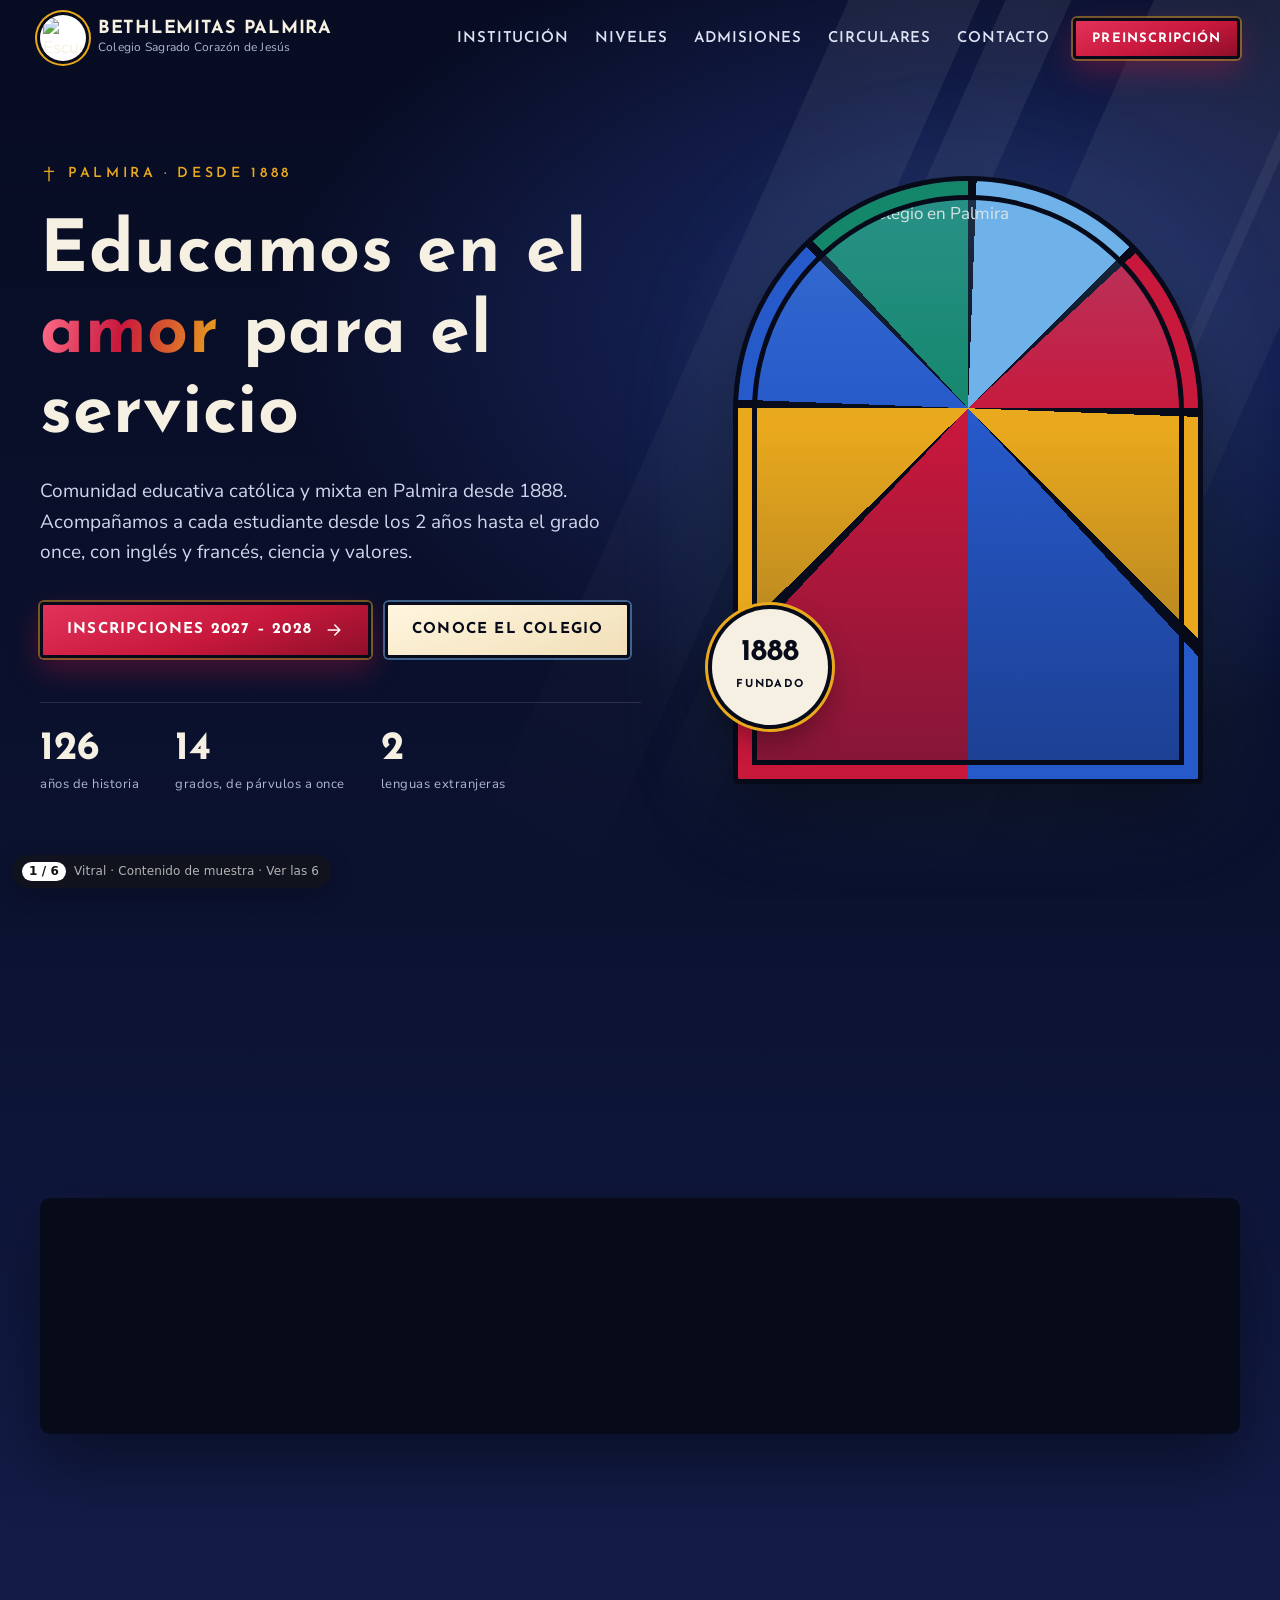
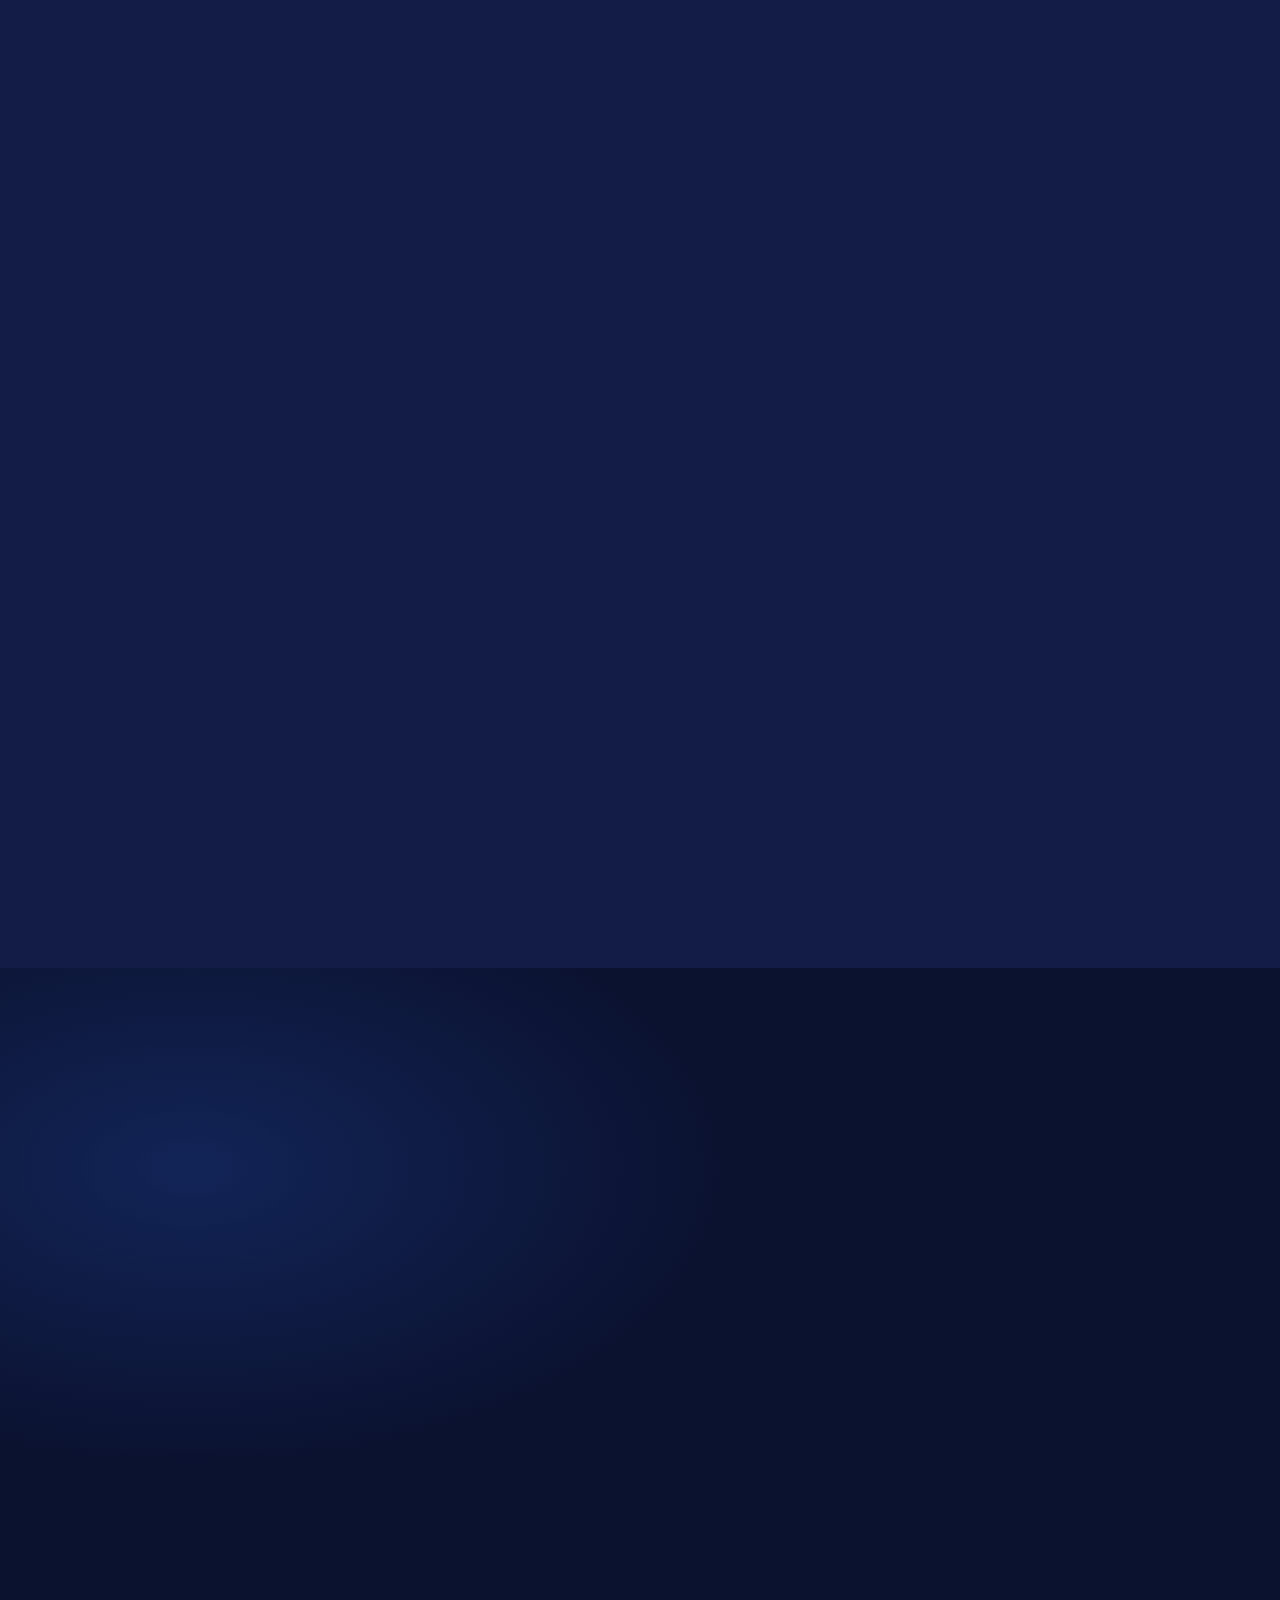
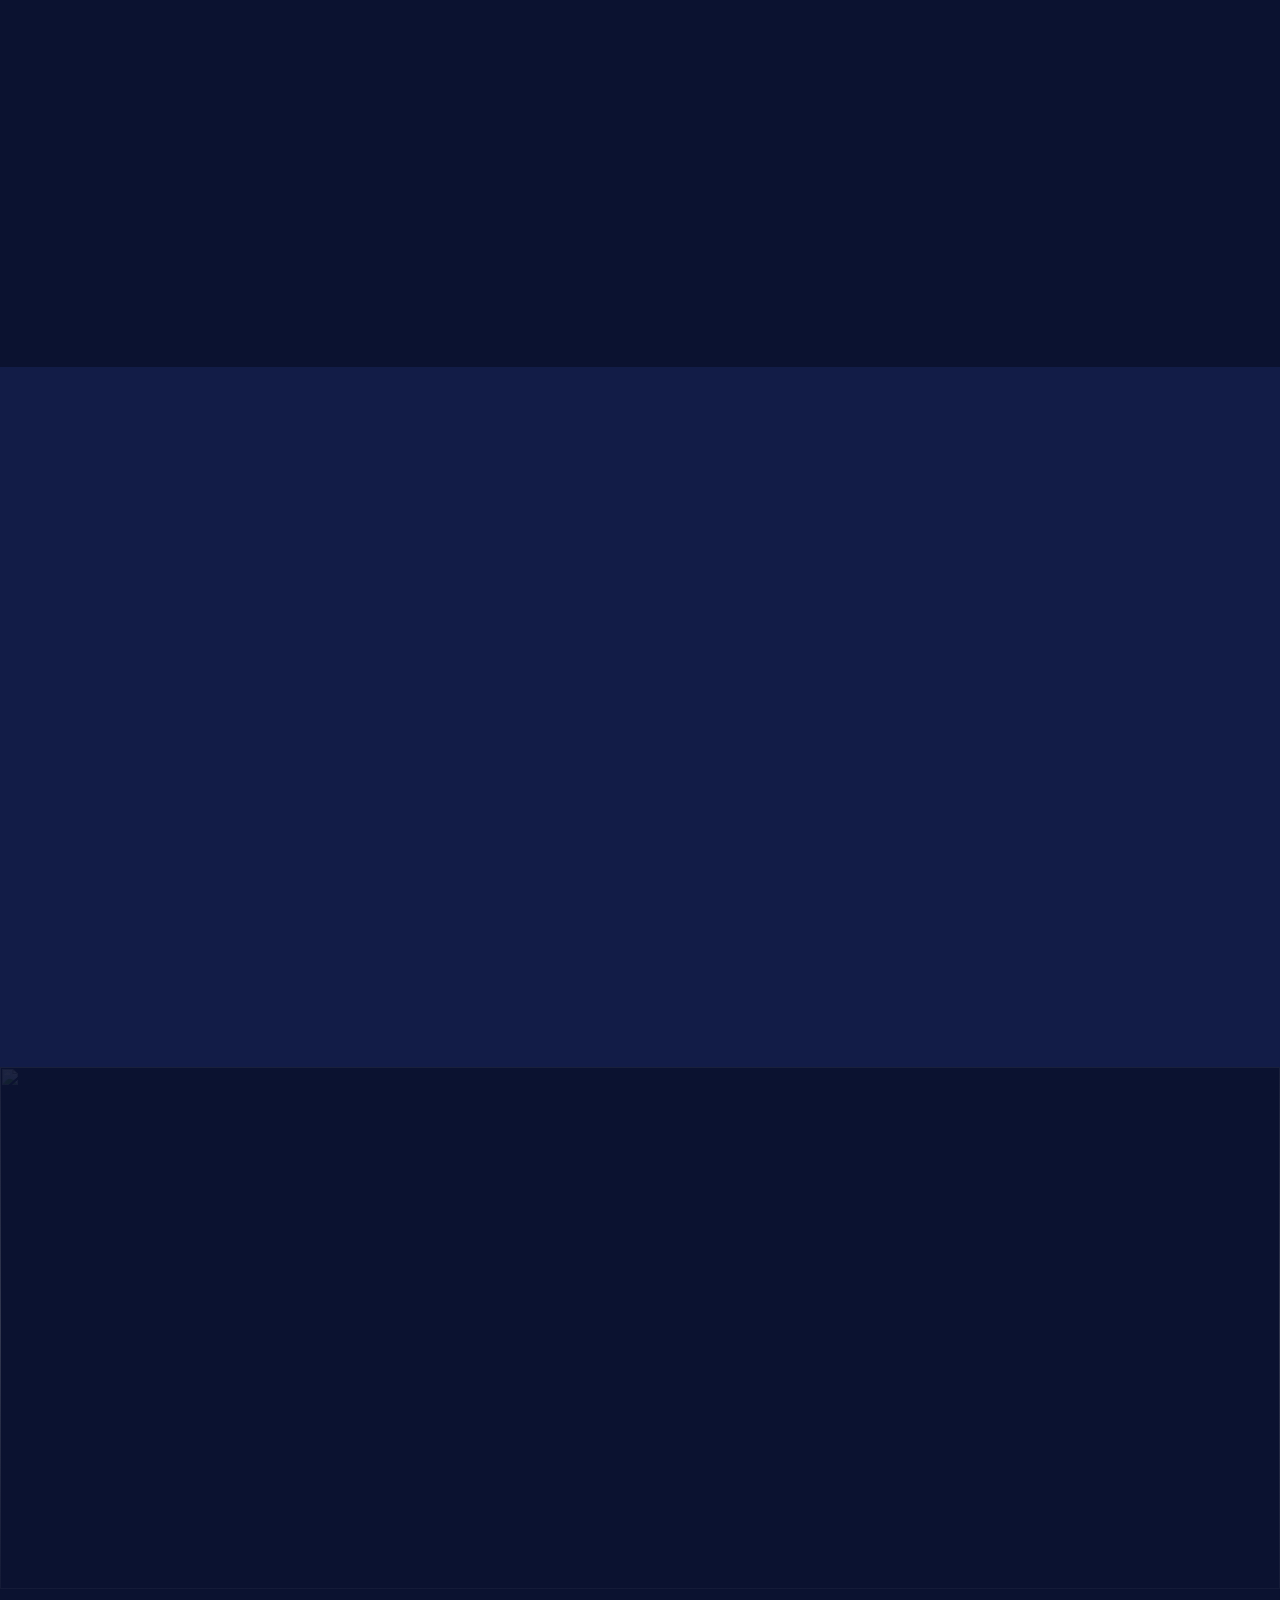
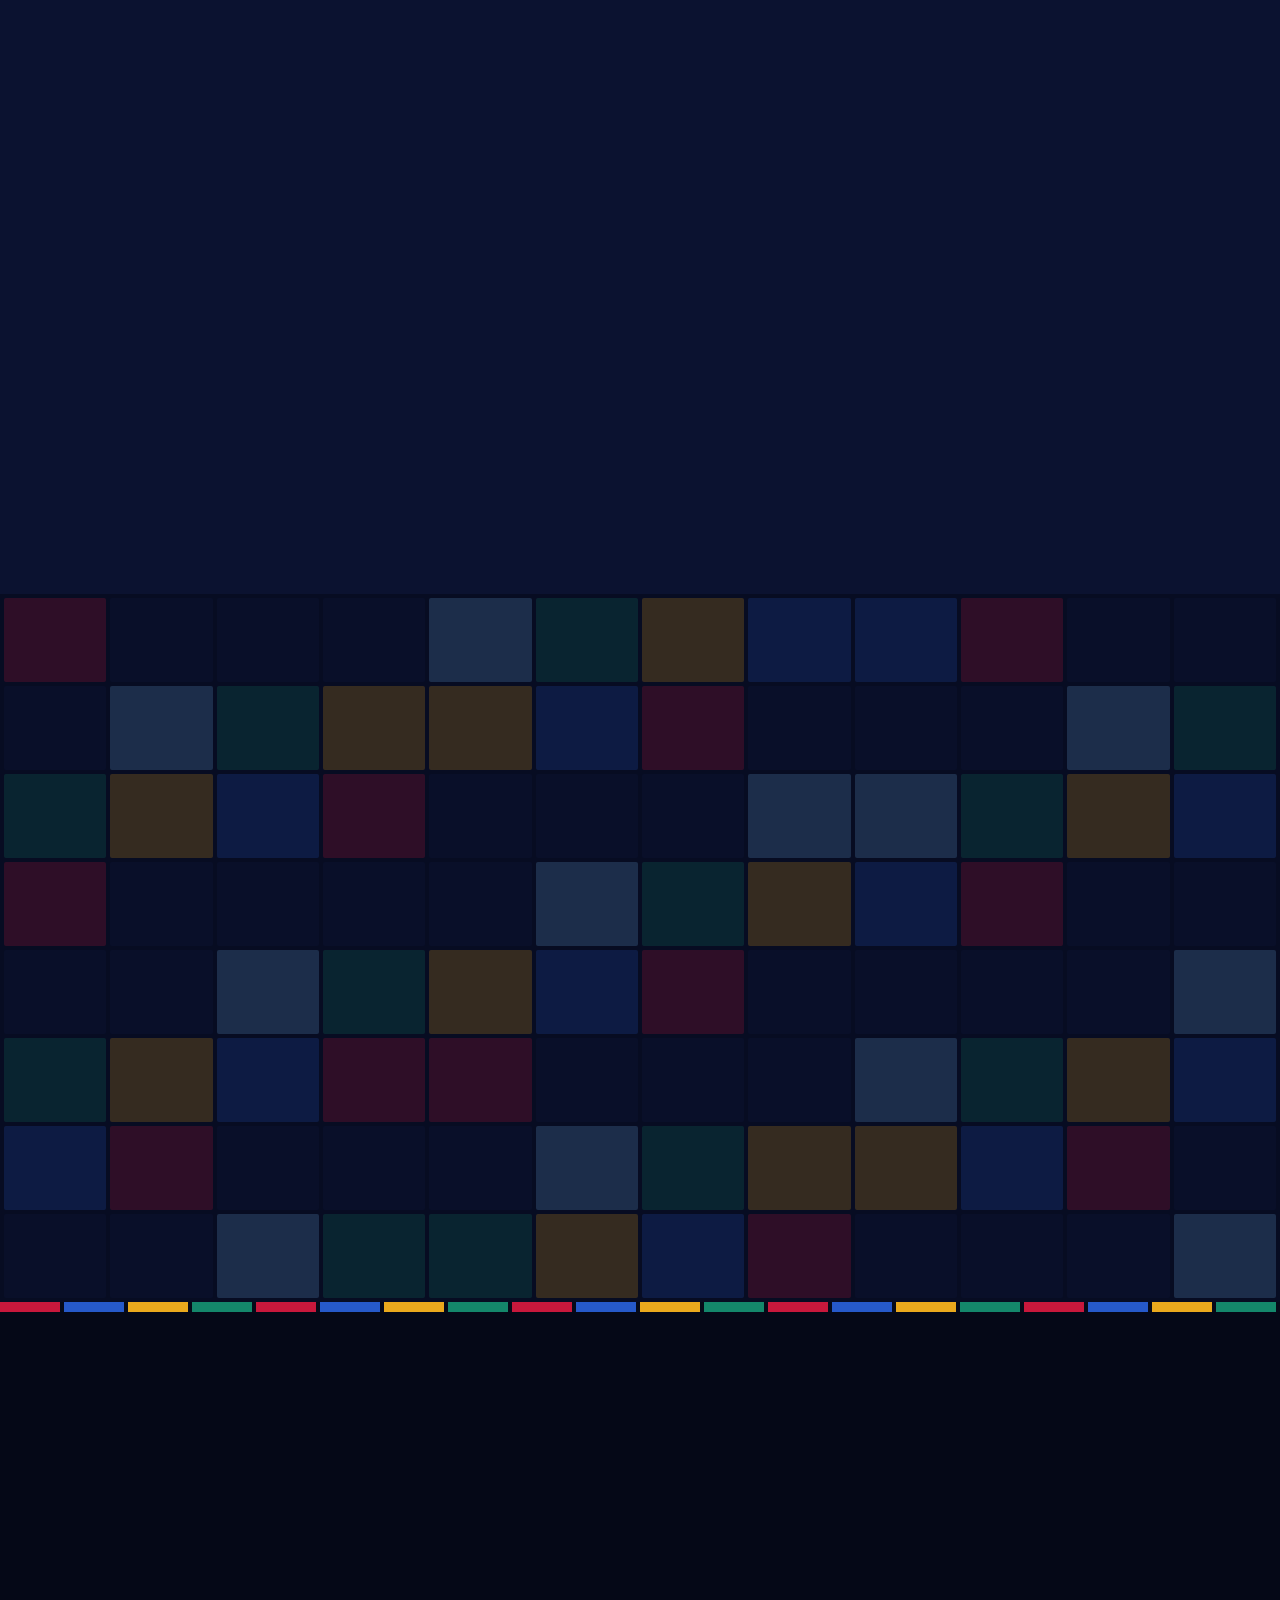
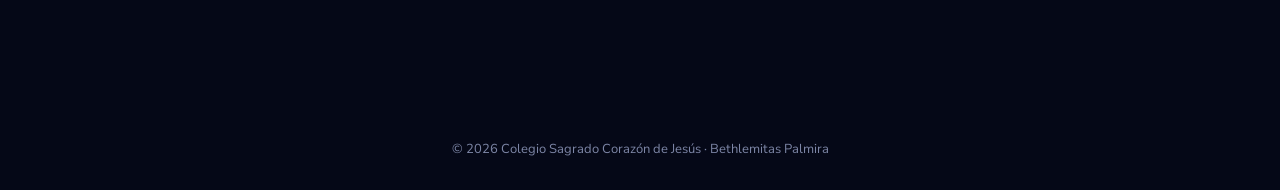
==== 1-vitral.html @ b94eb611 "Propuestas gráficas para el nuevo sitio del colegio Galería y seis direcciones de estilo para la pág" ====
<!doctype html>
<html lang="es">
<head>
<meta charset="utf-8">
<meta name="viewport" content="width=device-width, initial-scale=1">
<meta name="robots" content="noindex, nofollow">
<title>Propuesta 1 · Vitral — Colegio Bethlemitas Palmira</title>
<meta name="description" content="Colegio Sagrado Corazón de Jesús Bethlemitas Palmira: comunidad educativa católica y mixta desde 1888. Preescolar, primaria y bachillerato con inglés y francés.">
<meta property="og:title" content="Propuesta 1 · Vitral — Bethlemitas Palmira (muestra)">
<meta property="og:description" content="Propuesta de estilo para el nuevo sitio web del colegio. Textos y fotos de muestra.">
<meta property="og:image" content="https://www.bethlemitaspalmira.edu.co/wp-content/uploads/2024/04/armedia2-1024x576.jpeg">
<meta property="og:image:width" content="1024">
<meta property="og:image:height" content="576">
<meta property="og:type" content="website">
<link rel="icon" href="https://www.bethlemitaspalmira.edu.co/wp-content/uploads/2024/03/cropped-escudo.jpg">
<link rel="preconnect" href="https://fonts.googleapis.com">
<link rel="preconnect" href="https://fonts.gstatic.com" crossorigin>
<link href="https://fonts.googleapis.com/css2?family=Josefin+Sans:wght@500;600;700&family=Nunito+Sans:opsz,wght@6..12,400;6..12,600;6..12,800&display=swap" rel="stylesheet">
<link rel="stylesheet" href="comun.css">
<style>
:root {
  --nave: #0b1230; --nave2: #121c47; --plomo: #060a19;
  --rubi: #c8183c; --zafiro: #2659c9; --celeste: #6fb2ea; --esmeralda: #14876b; --ambar: #eaa91d;
  --marfil: #f6f0e3; --tenue: #aeb6d2;
  --titulo: "Josefin Sans", system-ui, sans-serif;
  --cuerpo: "Nunito Sans", system-ui, sans-serif;
}
* { box-sizing: border-box; }
html { scroll-behavior: smooth; }
body { margin: 0; background: var(--nave); color: var(--marfil); font: 400 17px/1.6 var(--cuerpo); overflow-x: hidden; }
body.con-intro { overflow: hidden; }
img { max-width: 100%; }
a { color: inherit; }
h1, h2, h3 { font-family: var(--titulo); line-height: 1.12; margin: 0; letter-spacing: .01em; }
p { margin: 0; }
.envoltura { width: min(1200px, 100% - 48px); margin-inline: auto; }
section { position: relative; padding: 96px 0; }

/* ---------- Rosetón de entrada ---------- */
#intro { position: fixed; inset: 0; z-index: 1000; display: grid; place-items: center; background: #04060f; cursor: pointer;
  transition: opacity .7s ease, transform .9s cubic-bezier(.7, 0, .3, 1); }
#intro.fuera { opacity: 0; transform: scale(1.35); pointer-events: none; }
#intro svg { width: min(78vmin, 520px); height: auto; overflow: visible; }
#intro .vid { opacity: 0; animation: encender .5s ease forwards; animation-delay: calc(var(--k) * 55ms + 150ms); }
#intro .destello { opacity: 0; animation: destello 1s ease forwards 1.15s; }
#intro .escudo-intro { opacity: 0; transform-origin: 50% 50%; animation: aparece .7s cubic-bezier(.16,1,.3,1) forwards .9s; }
#intro p { position: absolute; bottom: 9vh; left: 0; right: 0; text-align: center; font: 600 13px/1 var(--titulo);
  letter-spacing: .32em; text-transform: uppercase; color: var(--tenue); opacity: 0; animation: aparece .8s ease forwards 1.2s; }
@keyframes encender { to { opacity: 1; } }
@keyframes destello { 40% { opacity: .55; } to { opacity: 0; } }
@keyframes aparece { from { opacity: 0; transform: scale(.85); } to { opacity: 1; transform: none; } }

/* ---------- Cabecera ---------- */
.cabecera { position: fixed; top: 0; left: 0; right: 0; z-index: 100; transition: background .35s, box-shadow .35s; }
.cabecera::after { content: ""; position: absolute; left: 0; right: 0; bottom: -4px; height: 4px; opacity: 0; transition: opacity .35s;
  background: linear-gradient(90deg, var(--rubi) 0 20%, var(--plomo) 20% 20.4%, var(--zafiro) 20.4% 40%, var(--plomo) 40% 40.4%,
    var(--ambar) 40.4% 60%, var(--plomo) 60% 60.4%, var(--esmeralda) 60.4% 80%, var(--plomo) 80% 80.4%, var(--celeste) 80.4%); }
.bajo .cabecera { background: rgba(8, 13, 36, .96); box-shadow: 0 10px 30px rgba(0,0,0,.35); }
.bajo .cabecera::after { opacity: 1; }
.cabecera .envoltura { display: flex; align-items: center; gap: 24px; height: 76px; }
.marca { display: flex; align-items: center; gap: 12px; text-decoration: none; margin-right: auto; }
.marca .placa { width: 46px; height: 46px; border-radius: 50%; background: #fff; display: grid; place-items: center; overflow: hidden;
  box-shadow: 0 0 0 3px var(--plomo), 0 0 0 5px var(--ambar); flex: none; }
.marca .placa img { width: 40px; height: 40px; object-fit: contain; }
.marca b { display: block; font: 700 18px/1.1 var(--titulo); letter-spacing: .04em; text-transform: uppercase; }
.marca small { display: block; font-size: 12px; color: var(--tenue); letter-spacing: .02em; }
.menu { display: flex; gap: 26px; }
.menu a { text-decoration: none; font: 600 15px/1 var(--titulo); letter-spacing: .06em; text-transform: uppercase; color: #dfe4f5;
  padding: 8px 0; position: relative; }
.menu a::after { content: ""; position: absolute; left: 0; right: 0; bottom: 0; height: 2px; background: var(--ambar);
  transform: scaleX(0); transform-origin: left; transition: transform .3s ease; }
.menu a:hover::after { transform: scaleX(1); }
.boton-menu { display: none; background: none; border: 0; color: var(--marfil); font-size: 30px; padding: 6px; cursor: pointer; }

/* ---------- Botones de vidrio ---------- */
.btn { position: relative; display: inline-flex; align-items: center; gap: 12px; padding: 15px 24px; border-radius: 4px;
  font: 700 15px/1 var(--titulo); letter-spacing: .08em; text-transform: uppercase; text-decoration: none; overflow: hidden;
  border: 3px solid var(--plomo); box-shadow: 0 0 0 2px rgba(234,169,29,.45), 0 12px 30px rgba(200,24,60,.35);
  background: linear-gradient(160deg, #e2325a, var(--rubi) 55%, #8e0f2a); color: #fff; transition: transform .25s ease; }
.btn::before { content: ""; position: absolute; inset: -20% auto -20% -60%; width: 40%; transform: skewX(-20deg) translateX(0);
  background: linear-gradient(90deg, transparent, rgba(255,255,255,.55), transparent); animation: barrido 4.6s ease-in-out infinite; }
.btn:hover { transform: translateY(-3px); }
.btn .ico { font-size: 20px; }
.btn.claro { background: linear-gradient(160deg, #fff6df, #f1dfb8); color: var(--plomo); box-shadow: 0 0 0 2px rgba(111,178,234,.5); }
.btn.claro::before { animation-delay: 2.3s; }
.btn.chico { padding: 11px 16px; font-size: 13px; }
@keyframes barrido { 0%, 62% { transform: skewX(-20deg) translateX(0); } 100% { transform: skewX(-20deg) translateX(480%); } }

/* ---------- Portada ---------- */
.portada { min-height: 100svh; padding: 130px 0 70px; display: flex; align-items: center; overflow: hidden;
  background: radial-gradient(1200px 700px at 78% 35%, #1d2c6e 0%, transparent 60%), linear-gradient(180deg, #070c22, var(--nave)); }
.rayos { position: absolute; inset: 0; pointer-events: none; overflow: hidden; }
.rayos i { position: absolute; top: -20%; width: 120px; height: 160%; transform: rotate(24deg); opacity: .08;
  background: linear-gradient(180deg, #fff, transparent 75%); animation: rayo 7s ease-in-out infinite; }
.rayos i:nth-child(1) { left: 48%; } .rayos i:nth-child(2) { left: 60%; width: 60px; animation-delay: 2s; }
.rayos i:nth-child(3) { left: 72%; width: 180px; animation-delay: 4s; } .rayos i:nth-child(4) { left: 86%; width: 80px; animation-delay: 1s; }
@keyframes rayo { 50% { opacity: .17; } }
.portada .envoltura { display: grid; grid-template-columns: 1.05fr .95fr; gap: 56px; align-items: center; position: relative; }
.antetitulo { display: inline-flex; align-items: center; gap: 10px; font: 600 14px/1 var(--titulo); letter-spacing: .26em;
  text-transform: uppercase; color: var(--ambar); }
.antetitulo .ico { font-size: 18px; }
.portada h1 { font-size: clamp(42px, 5.6vw, 76px); font-weight: 700; margin: 22px 0 22px; }
.portada h1 em { font-style: normal; color: transparent; background: linear-gradient(100deg, #ff6f8b, var(--rubi) 45%, var(--ambar));
  -webkit-background-clip: text; background-clip: text; }
.portada .bajada { font-size: 19px; color: #cfd5ea; max-width: 34em; }
.acciones { display: flex; flex-wrap: wrap; gap: 14px; margin-top: 34px; }
.cifras { display: flex; gap: 36px; margin-top: 44px; padding-top: 26px; border-top: 1px solid rgba(255,255,255,.12); }
.cifras b { display: block; font: 700 40px/1 var(--titulo); color: var(--marfil); }
.cifras span { font-size: 13px; color: var(--tenue); letter-spacing: .04em; }

.ventana { position: relative; justify-self: center; width: min(460px, 100%); }
.ventana .flota { animation: flotar 7s ease-in-out infinite; }
.ventana .arco { position: relative; aspect-ratio: 4 / 5.2; border-radius: 999px 999px 6px 6px; padding: 14px;
  background: conic-gradient(from 180deg at 50% 38%, var(--rubi) 0 12%, var(--plomo) 12% 12.6%, var(--ambar) 12.6% 25%, var(--plomo) 25% 25.6%,
    var(--zafiro) 25.6% 37.5%, var(--plomo) 37.5% 38.1%, var(--esmeralda) 38.1% 50%, var(--plomo) 50% 50.6%, var(--celeste) 50.6% 62.5%,
    var(--plomo) 62.5% 63.1%, var(--rubi) 63.1% 75%, var(--plomo) 75% 75.6%, var(--ambar) 75.6% 87.5%, var(--plomo) 87.5% 88.1%, var(--zafiro) 88.1%);
  box-shadow: 0 0 0 5px var(--plomo), 0 30px 80px rgba(0,0,0,.55), 0 0 120px rgba(111,178,234,.18); }
.ventana .arco .foto { height: 100%; border-radius: 999px 999px 2px 2px; border: 5px solid var(--plomo); }
.ventana .arco .foto img { object-position: 50% 60%; }
.ventana .arco .foto::after { content: ""; position: absolute; inset: 0; background: linear-gradient(180deg, rgba(111,178,234,.22), transparent 40%, rgba(11,18,48,.35)); }
.ventana .sello { position: absolute; left: -26px; bottom: 54px; width: 116px; height: 116px; border-radius: 50%; display: grid; place-items: center;
  text-align: center; background: var(--marfil); color: var(--plomo); box-shadow: 0 0 0 4px var(--plomo), 0 0 0 7px var(--ambar), 0 14px 30px rgba(0,0,0,.4); }
.ventana .sello b { display: block; font: 700 30px/1 var(--titulo); }
.ventana .sello span { font: 700 11px/1.2 var(--titulo); letter-spacing: .16em; text-transform: uppercase; }
@keyframes flotar { 50% { transform: translateY(-12px); } }

/* ---------- Encabezados de sección ---------- */
.titular { text-align: center; max-width: 720px; margin: 0 auto 52px; }
.titular .antetitulo { justify-content: center; }
.titular h2 { font-size: clamp(32px, 3.8vw, 50px); margin-top: 14px; }
.titular p { color: var(--tenue); margin-top: 14px; font-size: 18px; }

/* ---------- Paneles de vidrio ---------- */
.vidrio { position: relative; border: 4px solid var(--plomo); border-radius: 6px; overflow: hidden; isolation: isolate;
  background: linear-gradient(150deg, color-mix(in srgb, var(--c) 78%, #fff 22%), var(--c) 45%, color-mix(in srgb, var(--c) 70%, #000 30%));
  box-shadow: inset 0 0 0 1px rgba(255,255,255,.18), inset 0 -30px 60px rgba(0,0,0,.25); }
.vidrio::before { content: ""; position: absolute; inset: 0; z-index: -1; opacity: .35;
  background: linear-gradient(115deg, transparent 0 30%, rgba(255,255,255,.35) 31%, transparent 32% 58%, rgba(255,255,255,.22) 59%, transparent 60%); }
.vidrio::after { content: ""; position: absolute; inset: 0; z-index: -1; opacity: 0; transition: opacity .35s;
  background: radial-gradient(circle at 50% 30%, rgba(255,255,255,.55), transparent 65%); }
.vidrio:hover::after { opacity: 1; }

.accesos { background: linear-gradient(180deg, var(--nave), var(--nave2)); }
.rejilla-accesos { display: grid; grid-template-columns: repeat(3, minmax(0, 1fr)); gap: 0; border: 6px solid var(--plomo); border-radius: 10px;
  background: var(--plomo); box-shadow: 0 30px 70px rgba(0,0,0,.4); }
.acceso { --c: var(--zafiro); display: flex; gap: 16px; align-items: center; padding: 30px 26px; text-decoration: none; border-radius: 2px;
  transition: transform .3s ease; }
.acceso:nth-child(2) { --c: var(--rubi); } .acceso:nth-child(3) { --c: #0e6b55; } .acceso:nth-child(4) { --c: #8a5d0a; }
.acceso:nth-child(5) { --c: #2a58a8; } .acceso:nth-child(6) { --c: #8d1c45; }
.acceso:hover { transform: translateY(-4px); }
.acceso .ico { font-size: 38px; color: #fff; stroke-width: 1.6; }
.acceso b { display: block; font: 700 18px/1.2 var(--titulo); letter-spacing: .02em; color: #fff; }
.acceso span { font-size: 14px; color: #fff; }

/* ---------- Niveles ---------- */
.niveles { background: var(--nave2); }
.rejilla-niveles { display: grid; grid-template-columns: repeat(3, minmax(0, 1fr)); gap: 34px; }
.nivel { text-align: center; }
.nivel .arco-chico { aspect-ratio: 4 / 4.6; border-radius: 999px 999px 4px 4px; border: 5px solid var(--plomo); padding: 9px; margin-bottom: 24px;
  background: linear-gradient(135deg, var(--c1), var(--c2)); box-shadow: 0 24px 50px rgba(0,0,0,.4); transition: transform .4s cubic-bezier(.16,1,.3,1); }
.nivel:hover .arco-chico { transform: translateY(-8px); }
.nivel .arco-chico .foto { height: 100%; border-radius: 999px 999px 2px 2px; border: 4px solid var(--plomo); }
.nivel h3 { font-size: 28px; }
.nivel .edad { display: inline-block; margin: 10px 0 12px; padding: 5px 12px; border-radius: 999px; background: rgba(255,255,255,.08);
  font: 700 12px/1 var(--titulo); letter-spacing: .14em; text-transform: uppercase; color: var(--ambar); }
.nivel p { color: #c9cfe6; font-size: 16px; }
.nivel a.mas { display: inline-flex; align-items: center; gap: 8px; margin-top: 16px; font: 700 14px/1 var(--titulo); letter-spacing: .08em;
  text-transform: uppercase; text-decoration: none; color: var(--celeste); }
.nivel a.mas .ico { transition: transform .3s; } .nivel a.mas:hover .ico { transform: translateX(5px); }

/* ---------- Por qué ---------- */
.porque { background: radial-gradient(900px 500px at 15% 20%, rgba(38,89,201,.25), transparent 60%), var(--nave); }
.medallones { display: grid; grid-template-columns: repeat(4, minmax(0, 1fr)); gap: 24px; margin-bottom: 56px; }
.medallon { text-align: center; }
.medallon .anillo { width: 150px; height: 150px; margin: 0 auto 14px; border-radius: 50%; display: grid; place-items: center;
  background: conic-gradient(var(--rubi) 0 25%, var(--plomo) 25% 26%, var(--ambar) 26% 50%, var(--plomo) 50% 51%, var(--zafiro) 51% 75%, var(--plomo) 75% 76%, var(--esmeralda) 76% 99%, var(--plomo) 99%);
  box-shadow: 0 0 0 4px var(--plomo); animation: girar 40s linear infinite; }
.medallon .anillo b { width: 118px; height: 118px; border-radius: 50%; display: grid; place-items: center; background: var(--nave);
  border: 4px solid var(--plomo); font: 700 38px/1 var(--titulo); color: var(--marfil); animation: girar 40s linear infinite reverse; }
.medallon span { color: var(--tenue); font-size: 15px; }
@keyframes girar { to { transform: rotate(360deg); } }
.rejilla-porque { display: grid; grid-template-columns: repeat(4, minmax(0, 1fr)); gap: 20px; }
.razon { --c: #1a2a66; padding: 30px 24px; }
.razon:nth-child(2) { --c: #5a1430; } .razon:nth-child(3) { --c: #0f4a3d; } .razon:nth-child(4) { --c: #5d430c; }
.razon .ico { font-size: 40px; color: var(--ambar); margin-bottom: 16px; }
.razon h3 { font-size: 21px; margin-bottom: 10px; }
.razon p { font-size: 15px; color: #dde1f0; }

/* ---------- Circulares ---------- */
.circulares { background: var(--nave2); }
.lista-circulares { display: grid; grid-template-columns: repeat(2, minmax(0, 1fr)); gap: 18px; }
.circular { display: grid; grid-template-columns: 82px 1fr auto; gap: 20px; align-items: center; padding: 18px; text-decoration: none;
  background: rgba(255,255,255,.04); border: 1px solid rgba(255,255,255,.08); border-radius: 8px; transition: background .3s, transform .3s; }
.circular:hover { background: rgba(255,255,255,.08); transform: translateX(6px); }
.circular .fecha { --c: var(--rubi); text-align: center; padding: 10px 0; }
.circular:nth-child(even) .fecha { --c: var(--zafiro); }
.circular .fecha b { display: block; font: 700 30px/1 var(--titulo); color: #fff; }
.circular .fecha span { font: 700 12px/1 var(--titulo); letter-spacing: .12em; text-transform: uppercase; color: rgba(255,255,255,.85); }
.circular small { font: 700 12px/1 var(--titulo); letter-spacing: .14em; text-transform: uppercase; color: var(--ambar); }
.circular h3 { font-size: 19px; margin-top: 6px; line-height: 1.3; }
.circular .ico { font-size: 22px; color: var(--celeste); }
.pie-seccion { text-align: center; margin-top: 40px; }

/* ---------- Identidad ---------- */
.identidad { padding: 0; }
.cita { position: relative; padding: 120px 0; text-align: center; overflow: hidden; }
.cita .fondo { position: absolute; inset: 0; }
.cita .fondo img { width: 100%; height: 100%; object-fit: cover; }
.cita .fondo::after { content: ""; position: absolute; inset: 0; background: linear-gradient(180deg, rgba(11,18,48,.92), rgba(11,18,48,.78) 50%, rgba(11,18,48,.95)); }
.cita .envoltura { position: relative; max-width: 900px; }
.cita blockquote { margin: 26px 0 0; font: 600 clamp(24px, 2.8vw, 36px)/1.35 var(--titulo); }
.cita cite { display: block; margin-top: 22px; font-style: normal; color: var(--ambar); letter-spacing: .2em; text-transform: uppercase; font: 700 13px/1 var(--titulo); }
.fundadores { background: var(--nave); }
.fundadores .envoltura { display: grid; grid-template-columns: 1fr 1fr 1.2fr; gap: 40px; align-items: center; }
.retrato { text-align: center; }
.retrato .arco-chico { aspect-ratio: 3 / 4; border-radius: 999px 999px 4px 4px; border: 5px solid var(--plomo); padding: 8px;
  background: linear-gradient(135deg, var(--ambar), var(--rubi)); max-width: 260px; margin: 0 auto 18px; }
.retrato .arco-chico .foto { height: 100%; border-radius: 999px 999px 2px 2px; border: 4px solid var(--plomo); }
.retrato h3 { font-size: 19px; }
.retrato span { color: var(--tenue); font-size: 14px; }
.red h2 { font-size: clamp(28px, 3vw, 40px); margin: 14px 0 16px; }
.red p { color: #cfd5ea; margin-bottom: 26px; }

/* ---------- Admisiones ---------- */
.admisiones { overflow: hidden; background: #070c22; }
.admisiones .mosaico { position: absolute; inset: 0; display: grid; grid-template-columns: repeat(12, 1fr); gap: 4px; padding: 4px; opacity: .2; }
.admisiones .mosaico i { background: var(--c); border-radius: 2px; }
.admisiones .envoltura { position: relative; }
.pasos { display: grid; grid-template-columns: repeat(3, minmax(0, 1fr)); gap: 22px; margin: 10px 0 44px; }
.paso { --c: #182766; padding: 32px 26px; }
.paso:nth-child(2) { --c: #5a1430; } .paso:nth-child(3) { --c: #0f4a3d; }
.paso .num { display: inline-grid; place-items: center; width: 52px; height: 52px; border-radius: 50%; margin-bottom: 18px;
  background: var(--marfil); color: var(--plomo); font: 700 24px/1 var(--titulo); box-shadow: 0 0 0 3px var(--plomo), 0 0 0 5px var(--ambar); }
.paso h3 { font-size: 22px; margin-bottom: 8px; }
.paso p { color: #dde1f0; font-size: 16px; }
.admisiones .acciones { justify-content: center; }

/* ---------- Pie ---------- */
.pie { background: #050817; padding: 70px 0 30px; position: relative; }
.pie::before { content: ""; position: absolute; top: 0; left: 0; right: 0; height: 10px;
  background: repeating-linear-gradient(90deg, var(--rubi) 0 60px, var(--plomo) 60px 64px, var(--zafiro) 64px 124px, var(--plomo) 124px 128px,
    var(--ambar) 128px 188px, var(--plomo) 188px 192px, var(--esmeralda) 192px 252px, var(--plomo) 252px 256px); }
.pie .columnas { display: grid; grid-template-columns: 1.4fr 1fr 1fr 1fr; gap: 40px; }
.pie h4 { font: 700 14px/1 var(--titulo); letter-spacing: .18em; text-transform: uppercase; color: var(--ambar); margin: 0 0 18px; }
.pie ul { list-style: none; margin: 0; padding: 0; display: grid; gap: 12px; }
.pie li, .pie li a { display: flex; gap: 10px; align-items: flex-start; color: #c4cbe3; text-decoration: none; font-size: 15px; }
.pie li a:hover { color: #fff; }
.pie li .ico { font-size: 18px; margin-top: 3px; color: var(--celeste); }
.pie .lema { color: var(--tenue); margin: 16px 0 0; font-size: 15px; }
.aliados { display: flex; flex-wrap: wrap; justify-content: center; gap: 14px; margin: 50px 0 30px; padding-top: 34px; border-top: 1px solid rgba(255,255,255,.08); }
.aliados img { width: 64px; height: 64px; object-fit: contain; background: #fff; border-radius: 10px; padding: 6px; }
.derechos { text-align: center; color: #7d86a6; font-size: 13px; }

/* ---------- Teléfono y tableta ---------- */
@media (max-width: 1100px) {
  .menu { position: fixed; inset: 76px 0 auto 0; flex-direction: column; gap: 0; padding: 10px 24px 26px; background: rgba(8,13,36,.98);
    transform: translateY(-120%); transition: transform .4s cubic-bezier(.16,1,.3,1); }
  .menu a { padding: 16px 0; border-bottom: 1px solid rgba(255,255,255,.08); font-size: 16px; }
  .menu-abierto .menu { transform: none; }
  .menu-abierto .cabecera { background: rgba(8,13,36,.98); }
  .boton-menu { display: block; }
  .cabecera .btn.chico { display: none; }
  .portada .envoltura { grid-template-columns: 1fr; gap: 40px; }
  .ventana { width: min(380px, 86%); }
  .rejilla-porque, .medallones { grid-template-columns: repeat(2, minmax(0, 1fr)); }
  .fundadores .envoltura { grid-template-columns: 1fr 1fr; }
  .red { grid-column: 1 / -1; text-align: center; }
  .pie .columnas { grid-template-columns: 1fr 1fr; }
}
@media (max-width: 760px) {
  body { font-size: 16px; }
  section { padding: 64px 0; }
  .envoltura { width: calc(100% - 40px); }
  .cabecera .envoltura { height: 66px; }
  .menu { inset: 66px 0 auto 0; }
  .marca .placa { width: 40px; height: 40px; } .marca .placa img { width: 34px; height: 34px; }
  .marca b { font-size: 15px; } .marca small { font-size: 11px; }
  .portada { padding: 100px 0 56px; min-height: auto; }
  .portada .bajada { font-size: 17px; }
  .acciones .btn { flex: 1 1 100%; justify-content: center; }
  .cifras { gap: 22px; }
  .cifras b { font-size: 32px; }
  .ventana .sello { width: 92px; height: 92px; left: -12px; } .ventana .sello b { font-size: 24px; }
  .titular { margin-bottom: 34px; }
  .rejilla-accesos { grid-template-columns: repeat(2, minmax(0, 1fr)); }
  .acceso { flex-direction: column; align-items: flex-start; gap: 10px; padding: 20px 16px; }
  .acceso .ico { font-size: 30px; }
  .acceso b { font-size: 16px; } .acceso span { font-size: 13px; }
  .rejilla-niveles { display: flex; overflow-x: auto; scroll-snap-type: x mandatory; gap: 16px; margin-inline: -20px; padding: 0 20px 10px;
    scrollbar-width: none; }
  .rejilla-niveles::-webkit-scrollbar { display: none; }
  .nivel { flex: 0 0 78%; scroll-snap-align: center; min-width: 0; }
  .medallones { gap: 18px; margin-bottom: 36px; }
  .medallon .anillo { width: 118px; height: 118px; } .medallon .anillo b { width: 92px; height: 92px; font-size: 28px; }
  .medallon span { font-size: 13px; }
  .rejilla-porque { gap: 12px; }
  .razon { padding: 20px 16px; } .razon .ico { font-size: 30px; margin-bottom: 10px; } .razon h3 { font-size: 17px; } .razon p { font-size: 13.5px; }
  .lista-circulares { grid-template-columns: 1fr; gap: 12px; }
  .circular { grid-template-columns: 64px 1fr; gap: 14px; padding: 12px; }
  .circular > .ico { display: none; }
  .circular .fecha b { font-size: 24px; }
  .circular h3 { font-size: 16px; }
  .cita { padding: 80px 0; }
  .fundadores .envoltura { gap: 18px; }
  .retrato .arco-chico { padding: 6px; } .retrato h3 { font-size: 15px; } .retrato span { font-size: 12px; }
  .pasos { grid-template-columns: 1fr; gap: 12px; }
  .paso { display: grid; grid-template-columns: 52px 1fr; column-gap: 16px; padding: 20px; }
  .paso .num { margin: 0; grid-row: span 2; }
  .paso h3 { font-size: 18px; margin: 4px 0 4px; } .paso p { font-size: 14.5px; }
  .pie .columnas { gap: 30px 20px; }
  .pie .columnas > div:first-child { grid-column: 1 / -1; }
  .aliados img { width: 54px; height: 54px; }
}
/* Pie en el teléfono: el correo largo no puede empujar la columna */
@media (max-width: 760px) {
  .pie .columnas { grid-template-columns: repeat(2, minmax(0, 1fr)); }
  .pie .columnas > div:nth-child(2) { grid-column: 1 / -1; }
  .pie a[href^="mailto"] { overflow-wrap: anywhere; }
  .pie .columnas > div:nth-child(3), .pie .columnas > div:nth-child(4) { grid-column: 1 / -1; }
  .pie .columnas > div:nth-child(3) ul { grid-template-columns: repeat(2, minmax(0, 1fr)); }
}
</style>
</head>
<body data-propuesta="1" data-nombre="Vitral">

<div id="intro" data-ms="1900" aria-hidden="true">
  <svg viewBox="-110 -110 220 220" id="roseton"></svg>
  <p>Bethlemitas Palmira</p>
</div>

<header class="cabecera">
  <div class="envoltura">
    <a class="marca" href="#inicio">
      <span class="placa"><img src="https://www.bethlemitaspalmira.edu.co/wp-content/uploads/2024/03/cropped-escudo.jpg" alt="Escudo del colegio"></span>
      <span><b>Bethlemitas Palmira</b><small>Colegio Sagrado Corazón de Jesús</small></span>
    </a>
    <nav class="menu" aria-label="Principal">
      <a href="#identidad">Institución</a>
      <a href="#niveles">Niveles</a>
      <a href="#admisiones">Admisiones</a>
      <a href="#circulares">Circulares</a>
      <a href="#contacto">Contacto</a>
    </nav>
    <a class="btn chico" href="#admisiones">Preinscripción</a>
    <button class="boton-menu" data-menu aria-expanded="false" aria-label="Abrir menú"><svg class="ico"><use href="iconos.svg#i-menu"/></svg></button>
  </div>
</header>

<main id="inicio">
  <section class="portada">
    <div class="rayos"><i></i><i></i><i></i><i></i></div>
    <div class="envoltura">
      <div>
        <span class="antetitulo" data-entra="desliza"><svg class="ico"><use href="iconos.svg#i-cruz"/></svg>Palmira · Desde 1888</span>
        <h1 data-entra="sube" style="--i:1">Educamos en el <em>amor</em> para el servicio</h1>
        <p class="bajada" data-entra="sube" style="--i:2">Comunidad educativa católica y mixta en Palmira desde 1888. Acompañamos a cada estudiante desde los 2 años hasta el grado once, con inglés y francés, ciencia y valores.</p>
        <div class="acciones" data-entra="sube" style="--i:3">
          <a class="btn" href="#admisiones">Inscripciones 2027 – 2028 <svg class="ico"><use href="iconos.svg#i-flecha"/></svg></a>
          <a class="btn claro" href="#niveles">Conoce el colegio</a>
        </div>
        <div class="cifras" data-entra="sube" style="--i:4">
          <div><b data-cuenta="anios">0</b><span>años de historia</span></div>
          <div><b data-cuenta="15">0</b><span>grados, de párvulos a once</span></div>
          <div><b data-cuenta="2">0</b><span>lenguas extranjeras</span></div>
        </div>
      </div>
      <div class="ventana" data-entra="zoom" style="--d:250ms">
        <div class="flota">
          <div class="arco"><div class="foto"><img srcset="https://www.bethlemitaspalmira.edu.co/wp-content/uploads/2024/04/armedia2-768x432.jpeg 768w, https://www.bethlemitaspalmira.edu.co/wp-content/uploads/2024/04/armedia2-1024x576.jpeg 1024w, https://www.bethlemitaspalmira.edu.co/wp-content/uploads/2024/04/armedia2-1536x864.jpeg 1536w, https://www.bethlemitaspalmira.edu.co/wp-content/uploads/2024/04/armedia2.jpeg 1920w" sizes="(max-width: 760px) 86vw, 460px" src="https://www.bethlemitaspalmira.edu.co/wp-content/uploads/2024/04/armedia2.jpeg" alt="Fachada del colegio en Palmira"></div></div>
          <div class="sello"><div><b>1888</b><span>Fundado</span></div></div>
        </div>
      </div>
    </div>
  </section>

  <section class="accesos" aria-labelledby="t-accesos">
    <div class="envoltura">
      <div class="titular">
        <span class="antetitulo" data-entra="desliza">Para las familias</span>
        <h2 id="t-accesos" data-entra="sube">Lo que más se consulta, a un clic</h2>
      </div>
      <div class="rejilla-accesos">
        <a class="acceso vidrio" href="#circulares" data-entra="zoom" style="--i:0"><svg class="ico"><use href="iconos.svg#i-circular"/></svg><span><b>Circulares y comunicados</b><span>Lo último que envió el colegio</span></span></a>
        <a class="acceso vidrio" href="#" data-entra="zoom" style="--i:1"><svg class="ico"><use href="iconos.svg#i-manual"/></svg><span><b>Manual de convivencia</b><span>Normas y acuerdos vigentes</span></span></a>
        <a class="acceso vidrio" href="#admisiones" data-entra="zoom" style="--i:2"><svg class="ico"><use href="iconos.svg#i-matricula"/></svg><span><b>Matrículas</b><span>Fechas, requisitos y documentos</span></span></a>
        <a class="acceso vidrio" href="#" data-entra="zoom" style="--i:3"><svg class="ico"><use href="iconos.svg#i-pago"/></svg><span><b>Pagos en línea</b><span>Pensiones y costos por PSE</span></span></a>
        <a class="acceso vidrio" href="#" data-entra="zoom" style="--i:4"><svg class="ico"><use href="iconos.svg#i-plataforma"/></svg><span><b>Plataforma académica</b><span>Notas, tareas y observaciones</span></span></a>
        <a class="acceso vidrio" href="#" data-entra="zoom" style="--i:5"><svg class="ico"><use href="iconos.svg#i-uniforme"/></svg><span><b>Uniformes</b><span>Diario y educación física</span></span></a>
      </div>
    </div>
  </section>

  <section class="niveles" id="niveles" aria-labelledby="t-niveles">
    <div class="envoltura">
      <div class="titular">
        <span class="antetitulo" data-entra="desliza">Niveles</span>
        <h2 id="t-niveles" data-entra="sube">Un camino completo, de los 2 años al grado once</h2>
      </div>
      <div class="rejilla-niveles">
        <article class="nivel" data-entra="izq" style="--c1:var(--ambar);--c2:var(--rubi)">
          <div class="arco-chico"><div class="foto"><img src="https://www.bethlemitaspalmira.edu.co/wp-content/uploads/2024/04/pregarden-768x576.png" alt="Niños de preescolar trabajando en sus mesas" loading="lazy"></div></div>
          <h3>Preescolar</h3>
          <span class="edad">Desde los 2 años</span>
          <p>Párvulos, prejardín, jardín y transición. Estimulación temprana y experiencias que preparan para aprender.</p>
          <a class="mas" href="#">Conocer el nivel <svg class="ico"><use href="iconos.svg#i-flecha"/></svg></a>
        </article>
        <article class="nivel" data-entra="sube" style="--i:1;--c1:var(--celeste);--c2:var(--zafiro)">
          <div class="arco-chico"><div class="foto"><img class="sin-banda-der" src="https://www.bethlemitaspalmira.edu.co/wp-content/uploads/2024/04/Fraternidad-768x421.png" alt="Estudiantes de primaria en el parque del colegio" loading="lazy"></div></div>
          <h3>Primaria</h3>
          <span class="edad">Grados 1.º a 5.º</span>
          <p>Lectura, pensamiento lógico e inglés diario, con arte, deporte y proyectos en equipo.</p>
          <a class="mas" href="#">Conocer el nivel <svg class="ico"><use href="iconos.svg#i-flecha"/></svg></a>
        </article>
        <article class="nivel" data-entra="der" style="--i:2;--c1:var(--esmeralda);--c2:var(--zafiro)">
          <div class="arco-chico"><div class="foto"><img class="sin-banda" src="https://www.bethlemitaspalmira.edu.co/wp-content/uploads/2024/04/Senior-768x421.png" alt="Estudiantes de bachillerato con su bandera de promoción" loading="lazy"></div></div>
          <h3>Bachillerato</h3>
          <span class="edad">Grados 6.º a 11.º</span>
          <p>Alto desempeño académico, semillero de investigación y robótica, y preparación para las pruebas Saber 11.</p>
          <a class="mas" href="#">Conocer el nivel <svg class="ico"><use href="iconos.svg#i-flecha"/></svg></a>
        </article>
      </div>
    </div>
  </section>

  <section class="porque" aria-labelledby="t-porque">
    <div class="envoltura">
      <div class="titular">
        <span class="antetitulo" data-entra="desliza">Por qué Bethlemitas</span>
        <h2 id="t-porque" data-entra="sube">Ciencia, cultura y evangelio en la misma aula</h2>
      </div>
      <div class="medallones">
        <div class="medallon" data-entra="cae" style="--i:0"><div class="anillo"><b>1888</b></div><span>Año de fundación</span></div>
        <div class="medallon" data-entra="cae" style="--i:1"><div class="anillo"><b data-cuenta="anios">0</b></div><span>Años educando en Palmira</span></div>
        <div class="medallon" data-entra="cae" style="--i:2"><div class="anillo"><b data-cuenta="15">0</b></div><span>Grados, de párvulos a once</span></div>
        <div class="medallon" data-entra="cae" style="--i:3"><div class="anillo"><b data-cuenta="2">0</b></div><span>Lenguas: inglés y francés</span></div>
      </div>
      <div class="rejilla-porque">
        <article class="razon vidrio" data-entra="gira" style="--i:0"><svg class="ico"><use href="iconos.svg#i-idiomas"/></svg><h3>Inglés y francés</h3><p>Plan integral en las cuatro habilidades: leer, escribir, escuchar y hablar.</p></article>
        <article class="razon vidrio" data-entra="gira" style="--i:1"><svg class="ico"><use href="iconos.svg#i-robot"/></svg><h3>Investigación y robótica</h3><p>Semillero donde los estudiantes diseñan, programan y presentan sus proyectos.</p></article>
        <article class="razon vidrio" data-entra="gira" style="--i:2"><svg class="ico"><use href="iconos.svg#i-arte"/></svg><h3>Arte y deporte</h3><p>Actividades lúdicas, deportivas y artísticas en cada etapa.</p></article>
        <article class="razon vidrio" data-entra="gira" style="--i:3"><svg class="ico"><use href="iconos.svg#i-valores"/></svg><h3>Formación en valores</h3><p>Pastoral acogedora, inspirada en el carisma Bethlemita.</p></article>
      </div>
      <div class="pie-seccion" data-entra="sube"><a class="btn" href="#admisiones">Agenda una visita <svg class="ico"><use href="iconos.svg#i-flecha"/></svg></a></div>
    </div>
  </section>

  <section class="circulares" id="circulares" aria-labelledby="t-circulares">
    <div class="envoltura">
      <div class="titular">
        <span class="antetitulo" data-entra="desliza">Circulares y comunicados</span>
        <h2 id="t-circulares" data-entra="sube">Lo último que envió el colegio</h2>
      </div>
      <div class="lista-circulares">
        <a class="circular" href="#" data-entra="izq" style="--i:0"><div class="fecha vidrio"><b>31</b><span>Ago</span></div><div><small>Circular n.º 1</small><h3>Bienvenida e inicio del año lectivo 2026 – 2027</h3></div><svg class="ico"><use href="iconos.svg#i-flecha"/></svg></a>
        <a class="circular" href="#" data-entra="der" style="--i:0"><div class="fecha vidrio"><b>16</b><span>May</span></div><div><small>Circular n.º 35</small><h3>Cronograma de cierre del año escolar</h3></div><svg class="ico"><use href="iconos.svg#i-flecha"/></svg></a>
        <a class="circular" href="#" data-entra="izq" style="--i:1"><div class="fecha vidrio"><b>16</b><span>May</span></div><div><small>Comunicado</small><h3>Ceremonia de graduación de grado once</h3></div><svg class="ico"><use href="iconos.svg#i-flecha"/></svg></a>
        <a class="circular" href="#" data-entra="der" style="--i:1"><div class="fecha vidrio"><b>16</b><span>May</span></div><div><small>Circular n.º 33</small><h3>Entrega de informes académicos finales</h3></div><svg class="ico"><use href="iconos.svg#i-flecha"/></svg></a>
      </div>
      <div class="pie-seccion" data-entra="sube"><a class="btn claro" href="#">Ver todas las circulares <svg class="ico"><use href="iconos.svg#i-flecha"/></svg></a></div>
    </div>
  </section>

  <section class="identidad" id="identidad" aria-labelledby="t-identidad">
    <div class="cita">
      <div class="fondo"><img src="https://www.bethlemitaspalmira.edu.co/wp-content/uploads/2024/04/capilla2-768x651.jpg" alt="" loading="lazy"></div>
      <div class="envoltura">
        <span class="antetitulo" data-entra="desliza" id="t-identidad">Nuestra misión</span>
        <blockquote data-entra="zoom">“Somos una comunidad educativa católica, dinámica y creativa, que sirve a la sociedad desde su opción por Jesucristo y la vivencia de los valores humano-cristianos.”</blockquote>
        <cite data-entra="sube" style="--i:1">Virtus et Sapientia</cite>
      </div>
    </div>
    <div class="fundadores">
      <div class="envoltura" style="padding:96px 0">
        <div class="retrato" data-entra="cae" style="--i:0">
          <div class="arco-chico"><div class="foto"><img src="https://www.bethlemitaspalmira.edu.co/wp-content/uploads/2024/04/hermano-pedro.jpg" alt="Santo Hermano Pedro de San José Betancur" loading="lazy"></div></div>
          <h3>Santo Hermano Pedro</h3><span>de San José Betancur</span>
        </div>
        <div class="retrato" data-entra="cae" style="--i:1">
          <div class="arco-chico"><div class="foto"><img src="https://www.bethlemitaspalmira.edu.co/wp-content/uploads/2024/04/Hermana-Encarnacion-Rosal-768x985.jpg" alt="Beata Madre María Encarnación Rosal" loading="lazy"></div></div>
          <h3>Beata Madre Encarnación</h3><span>María Encarnación Rosal</span>
        </div>
        <div class="red" data-entra="der" style="--i:2">
          <span class="antetitulo">Nuestros fundadores</span>
          <h2>Parte de la familia Bethlemita</h2>
          <p>Hacemos parte de la red de colegios de las Hermanas Bethlemitas, presente en Colombia y en otros países de América, con la misma espiritualidad y la misma forma de educar.</p>
          <a class="btn claro" href="#">Nuestra historia <svg class="ico"><use href="iconos.svg#i-flecha"/></svg></a>
        </div>
      </div>
    </div>
  </section>

  <section class="admisiones" id="admisiones" aria-labelledby="t-admisiones">
    <div class="mosaico" aria-hidden="true"></div>
    <div class="envoltura">
      <div class="titular">
        <span class="antetitulo" data-entra="desliza">Inscripciones abiertas</span>
        <h2 id="t-admisiones" data-entra="sube">Año lectivo 2027 – 2028</h2>
        <p data-entra="sube" style="--i:1">Tres pasos para que tu hijo o hija haga parte de la familia Bethlemita.</p>
      </div>
      <div class="pasos">
        <article class="paso vidrio" data-entra="reparto" style="--i:0;--rx:-80px;--rr:-12deg"><span class="num">1</span><h3>Preinscripción</h3><p>Diligencia el formulario en línea con los datos del aspirante.</p></article>
        <article class="paso vidrio" data-entra="reparto" style="--i:1;--rx:0px;--rr:6deg"><span class="num">2</span><h3>Entrevista y visita</h3><p>Conoce las instalaciones y a nuestro equipo de formación.</p></article>
        <article class="paso vidrio" data-entra="reparto" style="--i:2;--rx:80px;--rr:14deg"><span class="num">3</span><h3>Matrícula</h3><p>Entrega de documentos y firma de la matrícula.</p></article>
      </div>
      <div class="acciones" data-entra="sube">
        <a class="btn" href="#">Iniciar la preinscripción <svg class="ico"><use href="iconos.svg#i-flecha"/></svg></a>
        <a class="btn claro" href="https://wa.me/573206927961" target="_blank" rel="noopener"><svg class="ico"><use href="iconos.svg#i-wa"/></svg> Escribir por WhatsApp</a>
      </div>
    </div>
  </section>
</main>

<footer class="pie" id="contacto">
  <div class="envoltura">
    <div class="columnas">
      <div data-entra="sube">
        <a class="marca" href="#inicio">
          <span class="placa"><img src="https://www.bethlemitaspalmira.edu.co/wp-content/uploads/2024/03/cropped-escudo.jpg" alt=""></span>
          <span><b>Bethlemitas Palmira</b><small>Colegio Sagrado Corazón de Jesús</small></span>
        </a>
        <p class="lema">Educamos en el amor para el servicio. Comunidad educativa católica y mixta desde 1888.</p>
      </div>
      <div data-entra="sube" style="--i:1">
        <h4>Contacto</h4>
        <ul>
          <li><svg class="ico"><use href="iconos.svg#i-mapa"/></svg>Cra. 30 # 27-19, Palmira, Valle del Cauca</li>
          <li><a href="tel:+576022870303"><svg class="ico"><use href="iconos.svg#i-tel"/></svg>(602) 287 0303 · 287 2525</a></li>
          <li><a href="https://wa.me/573206927961"><svg class="ico"><use href="iconos.svg#i-wa"/></svg>+57 320 692 7961</a></li>
          <li><a href="mailto:secretaria@bethlemitaspalmira.edu.co"><svg class="ico"><use href="iconos.svg#i-mail"/></svg>secretaria@bethlemitaspalmira.edu.co</a></li>
        </ul>
      </div>
      <div data-entra="sube" style="--i:2">
        <h4>El colegio</h4>
        <ul>
          <li><a href="#identidad">Misión y visión</a></li>
          <li><a href="#niveles">Niveles</a></li>
          <li><a href="#admisiones">Admisiones</a></li>
          <li><a href="#">Manual de convivencia</a></li>
        </ul>
      </div>
      <div data-entra="sube" style="--i:3">
        <h4>Síguenos</h4>
        <ul>
          <li><a href="https://www.instagram.com/bethlemitaspalmira_/" target="_blank" rel="noopener"><svg class="ico"><use href="iconos.svg#i-insta"/></svg>@bethlemitaspalmira_</a></li>
          <li><a href="#">Política de tratamiento de datos</a></li>
        </ul>
      </div>
    </div>
    <div class="aliados" data-entra="sube">
      <img src="https://www.bethlemitaspalmira.edu.co/wp-content/uploads/2024/04/casageneral.png" alt="Casa General Hermanas Bethlemitas" loading="lazy">
      <img src="https://www.bethlemitaspalmira.edu.co/wp-content/uploads/2024/04/conferencia-episcopal.png" alt="Conferencia Episcopal de Colombia" loading="lazy">
      <img src="https://www.bethlemitaspalmira.edu.co/wp-content/uploads/2024/04/conferencia-nacional-catolica.png" alt="CONACED" loading="lazy">
      <img src="https://www.bethlemitaspalmira.edu.co/wp-content/uploads/2024/04/icfes.png" alt="ICFES" loading="lazy">
      <img src="https://www.bethlemitaspalmira.edu.co/wp-content/uploads/2024/04/mineducacion.png" alt="Ministerio de Educación Nacional" loading="lazy">
    </div>
    <p class="derechos">© 2026 Colegio Sagrado Corazón de Jesús · Bethlemitas Palmira</p>
  </div>
</footer>

<script>
// Rosetón de la intro: 3 anillos de vidrios + escudo al centro.
(() => {
  const svg = document.getElementById("roseton");
  if (!svg) return;
  const colores = ["#c8183c", "#2659c9", "#eaa91d", "#14876b", "#6fb2ea", "#8d1c45"];
  const sector = (r1, r2, a1, a2) => {
    const p = (r, a) => [Math.cos(a) * r, Math.sin(a) * r].map(v => v.toFixed(2)).join(" ");
    const g = a2 - a1 > Math.PI ? 1 : 0;
    return `M${p(r1, a1)} L${p(r2, a1)} A${r2} ${r2} 0 ${g} 1 ${p(r2, a2)} L${p(r1, a2)} A${r1} ${r1} 0 ${g} 0 ${p(r1, a1)}Z`;
  };
  let html = "", k = 0;
  [[38, 62, 8], [62, 86, 16], [86, 104, 24]].forEach(([r1, r2, n], anillo) => {
    for (let i = 0; i < n; i++) {
      const a1 = (i / n) * Math.PI * 2 - Math.PI / 2, a2 = ((i + 1) / n) * Math.PI * 2 - Math.PI / 2;
      html += `<path class="vid" style="--k:${(i % 8) + anillo * 3}" d="${sector(r1, r2, a1, a2)}" fill="${colores[(i + anillo) % colores.length]}" stroke="#04060f" stroke-width="2.4"/>`;
      k++;
    }
  });
  html += `<circle r="38" fill="#fff" stroke="#04060f" stroke-width="3" class="vid" style="--k:2"/>`;
  html += `<image class="escudo-intro" href="https://www.bethlemitaspalmira.edu.co/wp-content/uploads/2024/03/cropped-escudo.jpg" x="-31" y="-31" width="62" height="62"/>`;
  html += `<circle r="106" fill="none" stroke="#eaa91d" stroke-width="2" class="vid" style="--k:12"/>`;
  html += `<circle r="104" fill="#fff" class="destello"/>`;
  svg.innerHTML = html;

  // Mosaico de fondo de admisiones
  const m = document.querySelector(".admisiones .mosaico");
  if (m) {
    const tonos = ["#c8183c", "#2659c9", "#eaa91d", "#14876b", "#6fb2ea", "#121c47", "#121c47", "#121c47"];
    m.innerHTML = Array.from({ length: 96 }, (_, i) => `<i style="--c:${tonos[(i * 7 + (i >> 3)) % tonos.length]}"></i>`).join("");
  }
})();
</script>
<script src="comun.js"></script>
</body>
</html>
---- comun.css ----
/* Piezas comunes de las 6 propuestas: entradas, íconos, recortes de foto y la cinta de muestra.
   Cada propuesta trae su propio mundo en su <style>; esto es solo el motor compartido. */

/* Los saltos del menú no quedan debajo de la cabecera fija; lo oculto se oculta siempre. */
html { scroll-padding-top: 96px; }
[hidden] { display: none !important; }
html.menu-bloqueo { overflow: hidden; }
.en-marco { scrollbar-width: none; }
.en-marco::-webkit-scrollbar { display: none; }

.ico { width: 1em; height: 1em; fill: none; stroke: currentColor; stroke-width: 1.8;
  stroke-linecap: round; stroke-linejoin: round; flex: none; }

/* ---------- Entradas al llegar (solo transform + opacity) ---------- */
.js [data-entra]:not(.animar) { opacity: 0; }
[data-entra].animar {
  animation-name: var(--anim, e-sube);
  animation-duration: var(--dur, .85s);
  animation-timing-function: cubic-bezier(.16, 1, .3, 1);
  animation-fill-mode: backwards;
  animation-delay: calc(var(--i, 0) * 90ms + var(--d, 0ms));
}
[data-entra="sube"]    { --anim: e-sube; }
[data-entra="izq"]     { --anim: e-izq; }
[data-entra="der"]     { --anim: e-der; }
[data-entra="zoom"]    { --anim: e-zoom; --dur: .9s; }
[data-entra="cae"]     { --anim: e-cae; --dur: 1s; }
[data-entra="reparto"] { --anim: e-reparto; --dur: 1s; }
[data-entra="gira"]    { --anim: e-gira; --dur: 1s; }
[data-entra="desliza"] { --anim: e-desliza; }

@keyframes e-sube    { from { opacity: 0; transform: translateY(42px); } }
@keyframes e-izq     { from { opacity: 0; transform: translateX(-70px) rotate(-3deg); } }
@keyframes e-der     { from { opacity: 0; transform: translateX(70px) rotate(3deg); } }
@keyframes e-zoom    { 0% { opacity: 0; transform: scale(.72); } 65% { opacity: 1; transform: scale(1.04); } 100% { } }
@keyframes e-cae     { 0% { opacity: 0; transform: translateY(-70px); } 55% { opacity: 1; transform: translateY(10px); }
                       78% { transform: translateY(-4px); } 100% { } }
@keyframes e-reparto { from { opacity: 0; transform: translate(var(--rx, 0px), 140px) rotate(var(--rr, -14deg)); } }
@keyframes e-gira    { from { opacity: 0; transform: perspective(900px) rotateY(-75deg); } }
@keyframes e-desliza { from { opacity: 0; transform: translateX(-24px); } }

/* ---------- Recortes de foto ---------- */
.foto { position: relative; overflow: hidden; }
.foto > img { display: block; width: 100%; height: 100%; object-fit: cover; }
.foto > img.sin-banda     { object-position: 50% 0; transform: scale(1.4); transform-origin: 50% 0; }
.foto > img.sin-banda-der { object-position: 0 40%; transform: scale(1.36); transform-origin: 0 40%; }

/* ---------- Cinta "contenido de muestra" ---------- */
.cinta {
  position: fixed; left: 12px; bottom: 12px; z-index: 900;
  display: flex; align-items: center; gap: 8px;
  max-width: calc(100vw - 96px);
  padding: 7px 12px 7px 10px; border-radius: 999px;
  background: rgba(17, 20, 28, .9); color: #f1f1f1;
  font: 600 12px/1.25 system-ui, "Segoe UI", sans-serif; letter-spacing: .01em;
  text-decoration: none; box-shadow: 0 6px 22px rgba(0, 0, 0, .28);
}
.cinta b { flex: none; white-space: nowrap; background: #fff; color: #111; border-radius: 999px; padding: 2px 7px; font-weight: 800; }
.cinta span { opacity: .72; font-weight: 500; white-space: nowrap; overflow: hidden; text-overflow: ellipsis; }
.cinta span span { opacity: 1; }
.cinta .corto { display: none; }
.cinta:hover span { opacity: 1; }
.en-marco .cinta { display: none; }

/* ---------- Aviso de enlace de muestra ---------- */
.aviso-muestra { position: fixed; left: 50%; bottom: 66px; z-index: 950; max-width: calc(100vw - 32px); padding: 12px 18px; border-radius: 14px;
  background: rgba(17, 20, 28, .94); color: #fff; font: 500 14px/1.35 system-ui, "Segoe UI", sans-serif; text-align: center;
  box-shadow: 0 10px 30px rgba(0, 0, 0, .3); opacity: 0; transform: translate(-50%, 16px); pointer-events: none;
  transition: opacity .25s ease, transform .35s cubic-bezier(.16, 1, .3, 1); }
.aviso-muestra.ver { opacity: 1; transform: translate(-50%, 0); }

/* ---------- Teléfono: cinta corta, pie libre y zonas de toque de 44 px ---------- */
@media (max-width: 760px) {
  .cinta .largo { display: none; }
  .cinta .corto { display: inline; }
  body[data-propuesta] footer { padding-bottom: 76px !important; }
  .boton-menu { min-width: 48px; min-height: 48px; }
  .pie li a { padding-block: 8px; }
  a.mas, .mas { padding-block: 12px; }
}

/* ---------- Accesibilidad y movimiento reducido ---------- */
.solo-lector { position: absolute; width: 1px; height: 1px; overflow: hidden; clip: rect(0 0 0 0); white-space: nowrap; }
@media (prefers-reduced-motion: reduce) {
  *, *::before, *::after { animation-duration: .01ms !important; animation-iteration-count: 1 !important;
    transition-duration: .01ms !important; scroll-behavior: auto !important; }
  .js [data-entra]:not(.animar) { opacity: 1; }
}
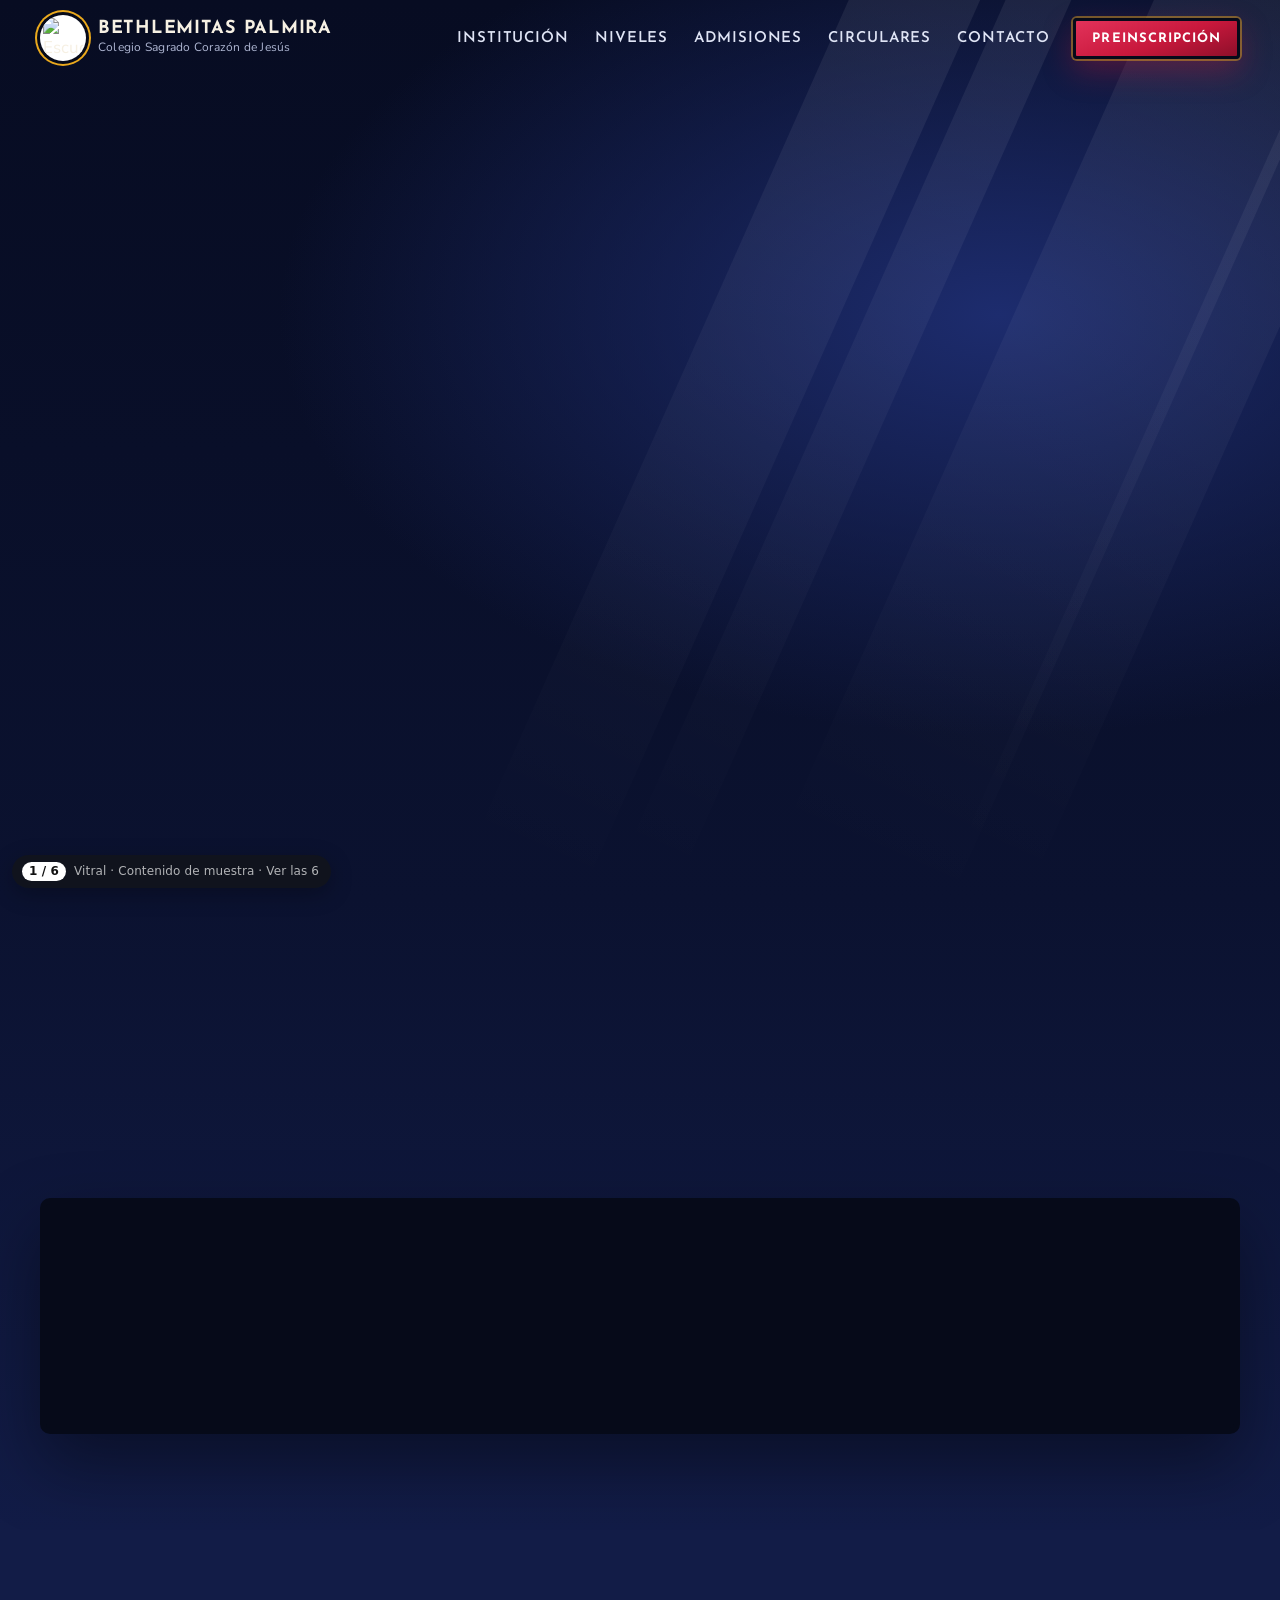
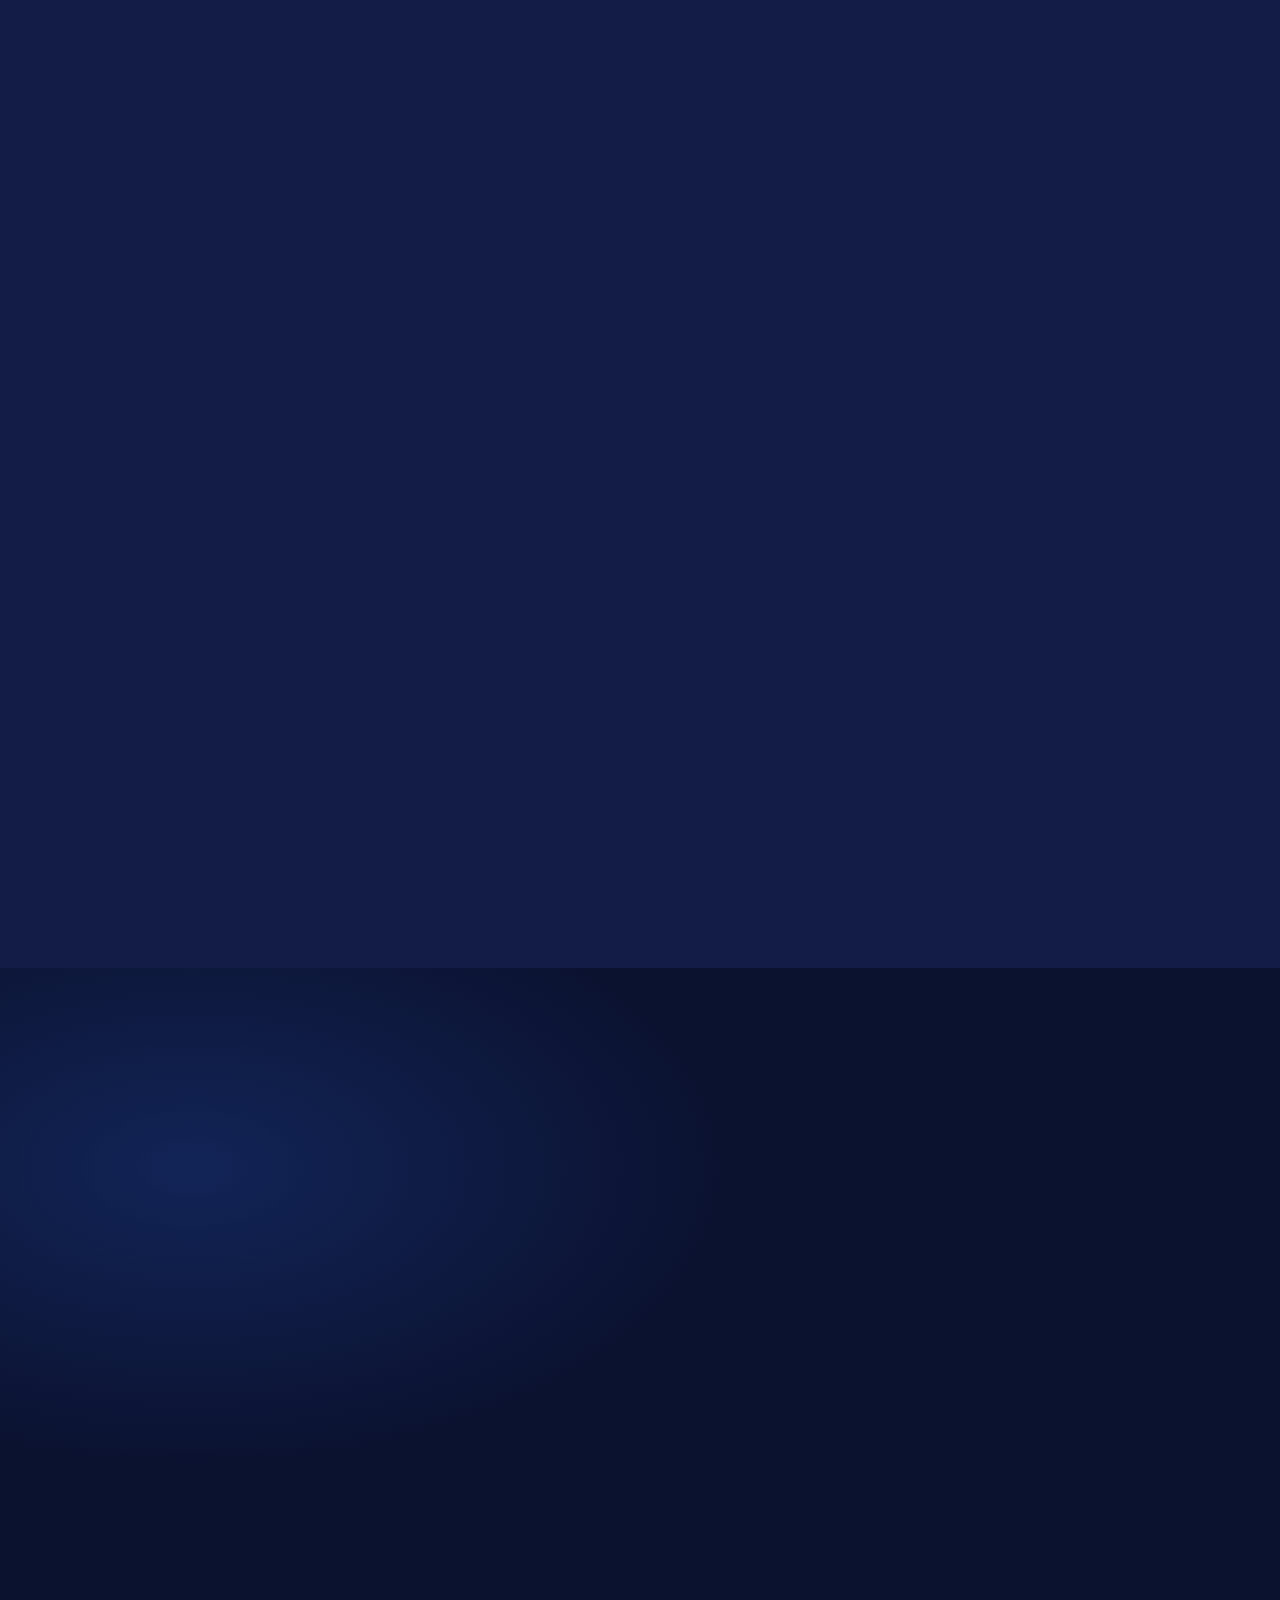
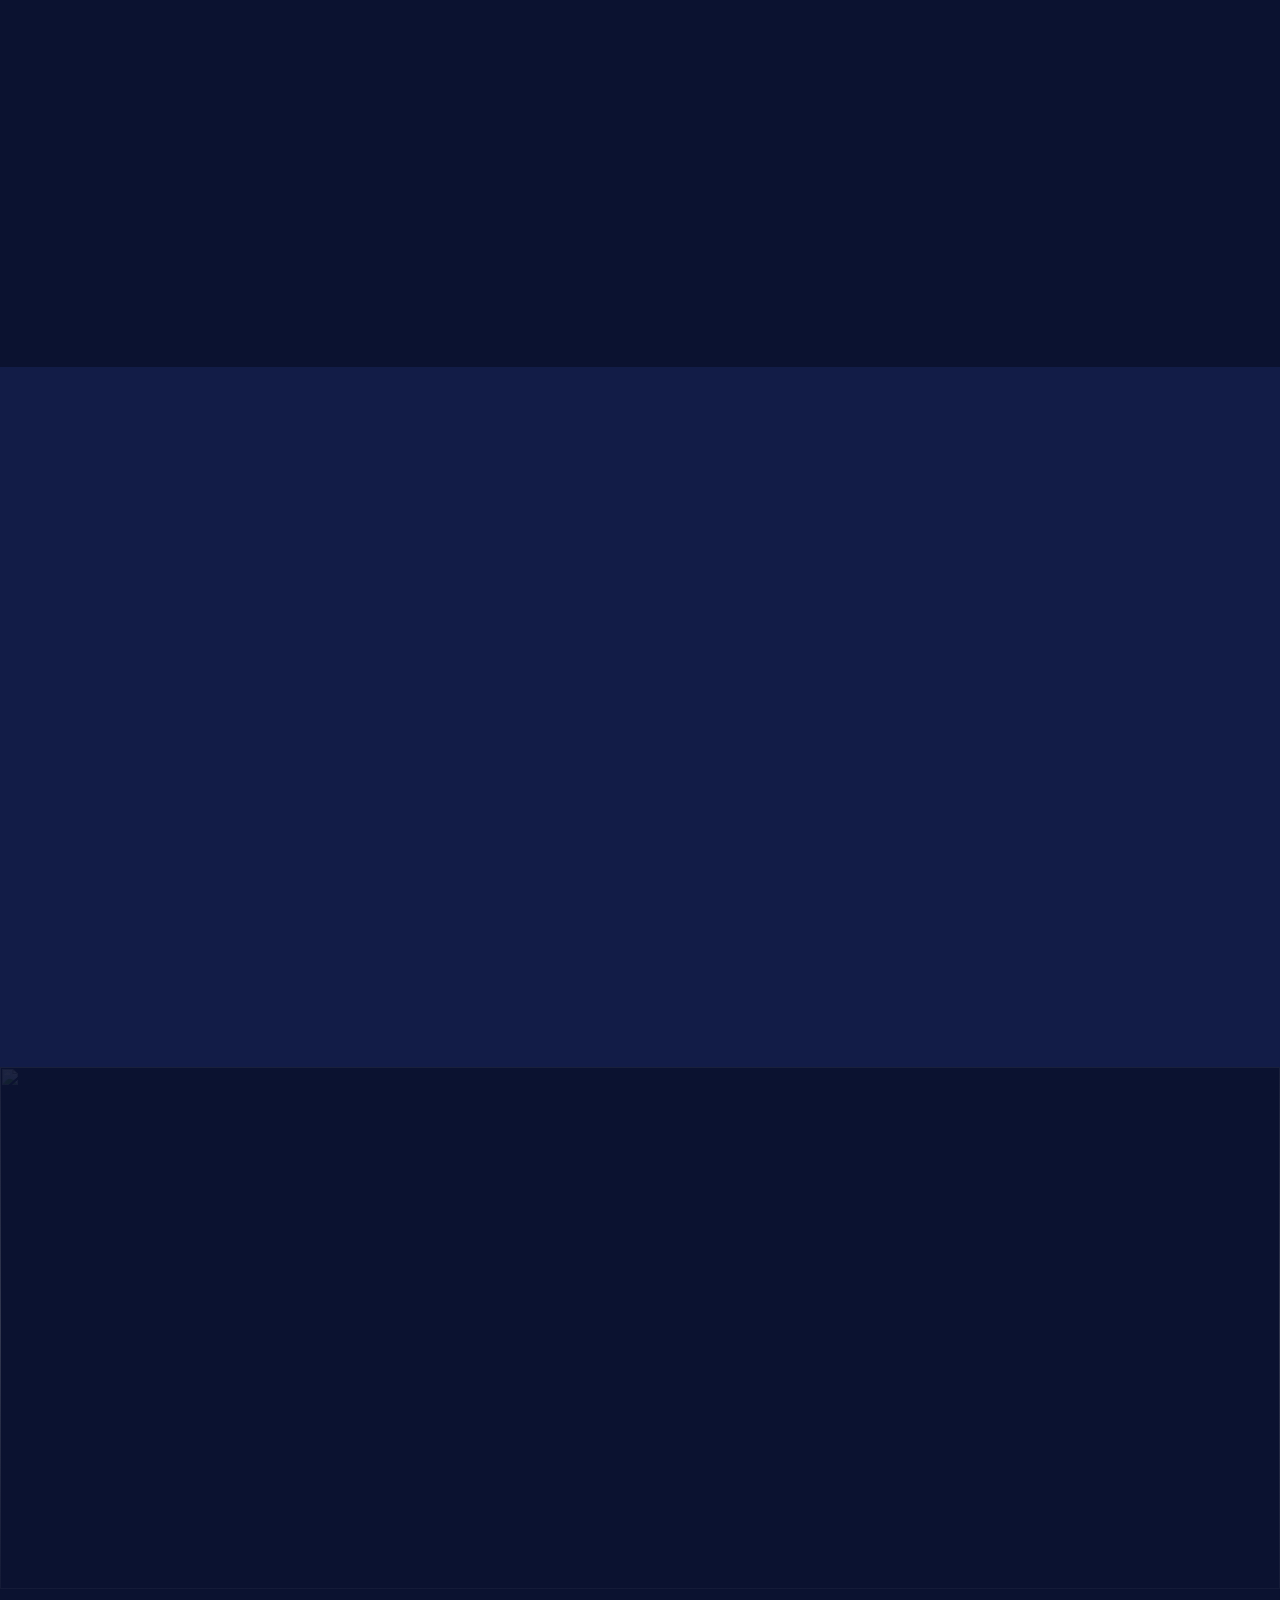
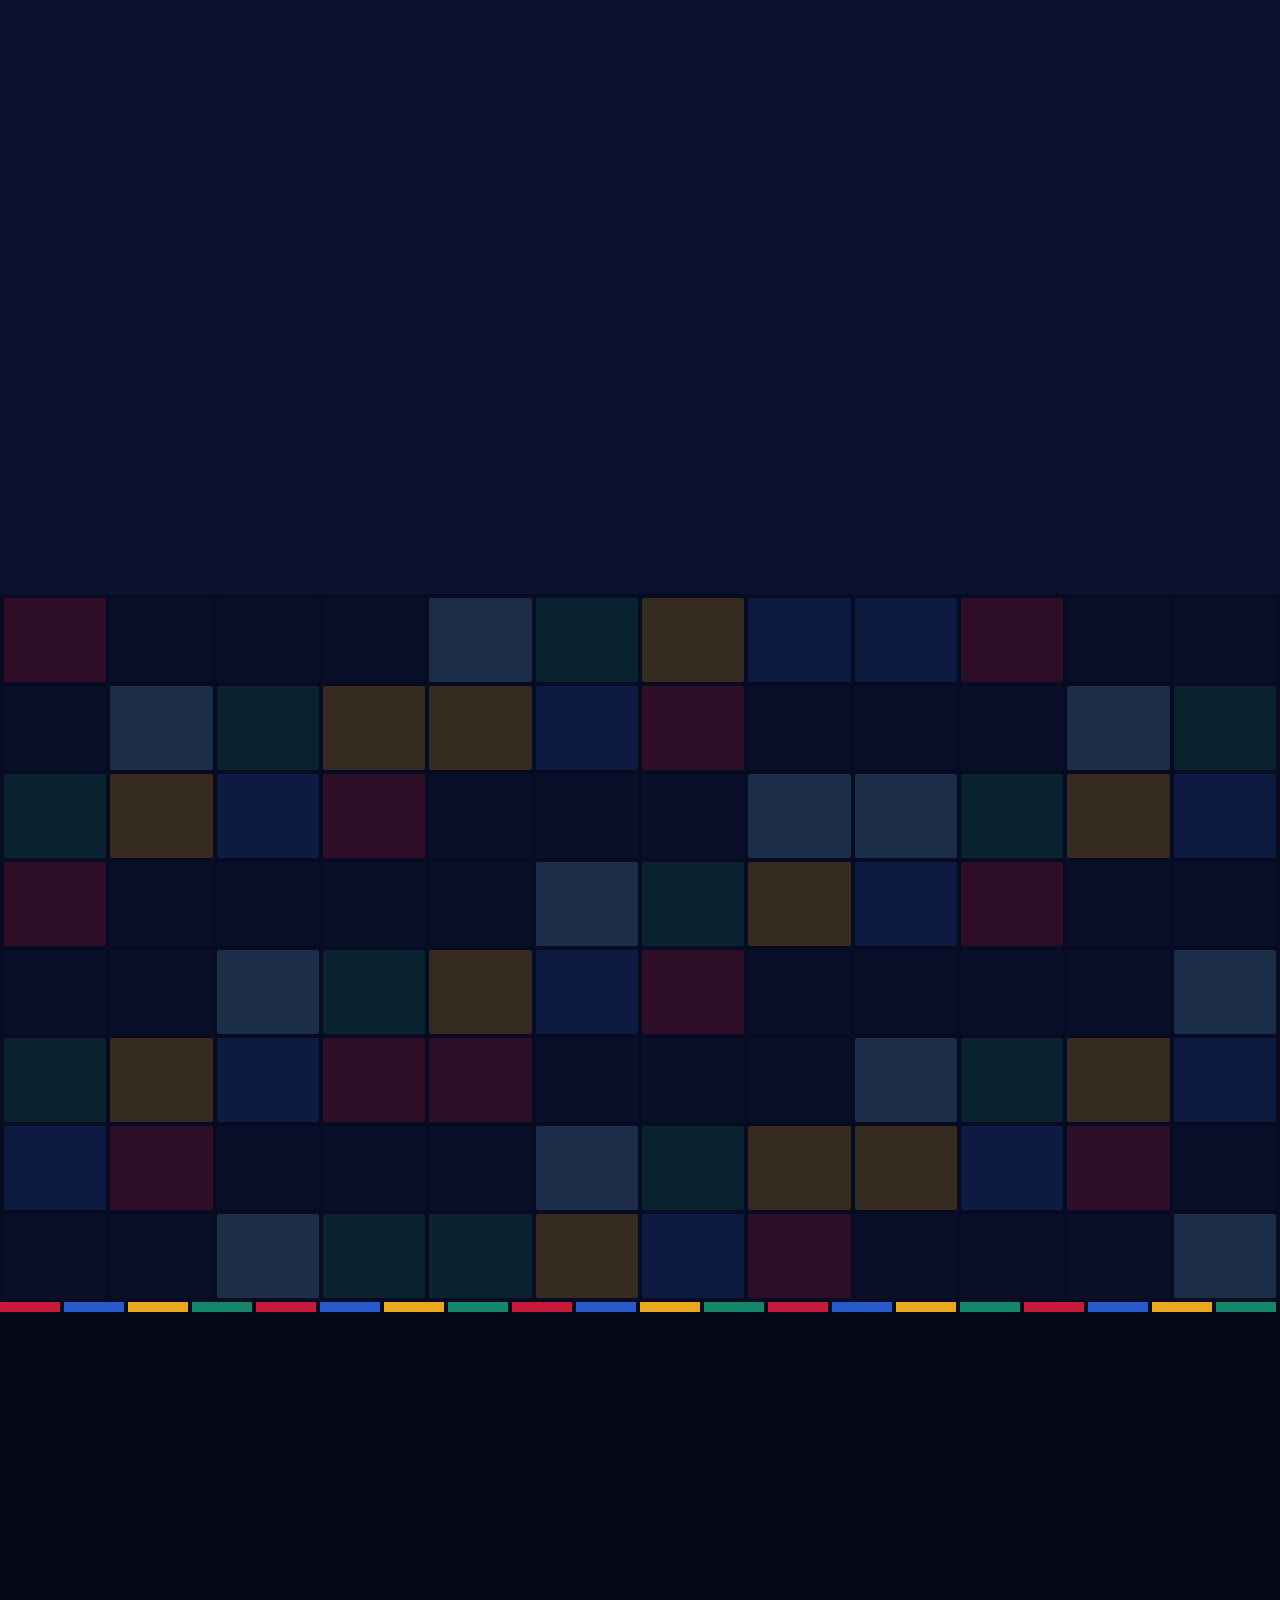
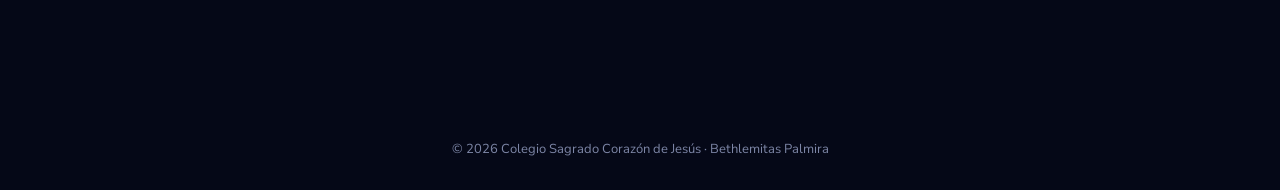
==== commit 6eee8113: "Arreglos de la verificación en vivo: portada de Horizonte en pantallas bajas, vista de celular, avis" ====
--- a/1-vitral.html
+++ b/1-vitral.html
@@ -4,6 +4,7 @@
 <meta charset="utf-8">
 <meta name="viewport" content="width=device-width, initial-scale=1">
 <meta name="robots" content="noindex, nofollow">
+<meta name="color-scheme" content="only light">
 <title>Propuesta 1 · Vitral — Colegio Bethlemitas Palmira</title>
 <meta name="description" content="Colegio Sagrado Corazón de Jesús Bethlemitas Palmira: comunidad educativa católica y mixta desde 1888. Preescolar, primaria y bachillerato con inglés y francés.">
 <meta property="og:title" content="Propuesta 1 · Vitral — Bethlemitas Palmira (muestra)">
@@ -132,6 +133,7 @@
 
 /* ---------- Paneles de vidrio ---------- */
 .vidrio { position: relative; border: 4px solid var(--plomo); border-radius: 6px; overflow: hidden; isolation: isolate;
+  background: var(--c);
   background: linear-gradient(150deg, color-mix(in srgb, var(--c) 78%, #fff 22%), var(--c) 45%, color-mix(in srgb, var(--c) 70%, #000 30%));
   box-shadow: inset 0 0 0 1px rgba(255,255,255,.18), inset 0 -30px 60px rgba(0,0,0,.25); }
 .vidrio::before { content: ""; position: absolute; inset: 0; z-index: -1; opacity: .35;
--- a/comun.css
+++ b/comun.css
@@ -39,6 +39,9 @@
 @keyframes e-gira    { from { opacity: 0; transform: perspective(900px) rotateY(-75deg); } }
 @keyframes e-desliza { from { opacity: 0; transform: translateX(-24px); } }
 
+/* Las entradas que llegan de costado no ensanchan la página mientras corren */
+main, footer { overflow-x: clip; }
+
 /* ---------- Recortes de foto ---------- */
 .foto { position: relative; overflow: hidden; }
 .foto > img { display: block; width: 100%; height: 100%; object-fit: cover; }
@@ -63,7 +66,7 @@
 .en-marco .cinta { display: none; }
 
 /* ---------- Aviso de enlace de muestra ---------- */
-.aviso-muestra { position: fixed; left: 50%; bottom: 66px; z-index: 950; max-width: calc(100vw - 32px); padding: 12px 18px; border-radius: 14px;
+.aviso-muestra { position: fixed; left: 50%; bottom: 66px; z-index: 950; width: max-content; max-width: calc(100vw - 32px); padding: 12px 18px; border-radius: 14px;
   background: rgba(17, 20, 28, .94); color: #fff; font: 500 14px/1.35 system-ui, "Segoe UI", sans-serif; text-align: center;
   box-shadow: 0 10px 30px rgba(0, 0, 0, .3); opacity: 0; transform: translate(-50%, 16px); pointer-events: none;
   transition: opacity .25s ease, transform .35s cubic-bezier(.16, 1, .3, 1); }
